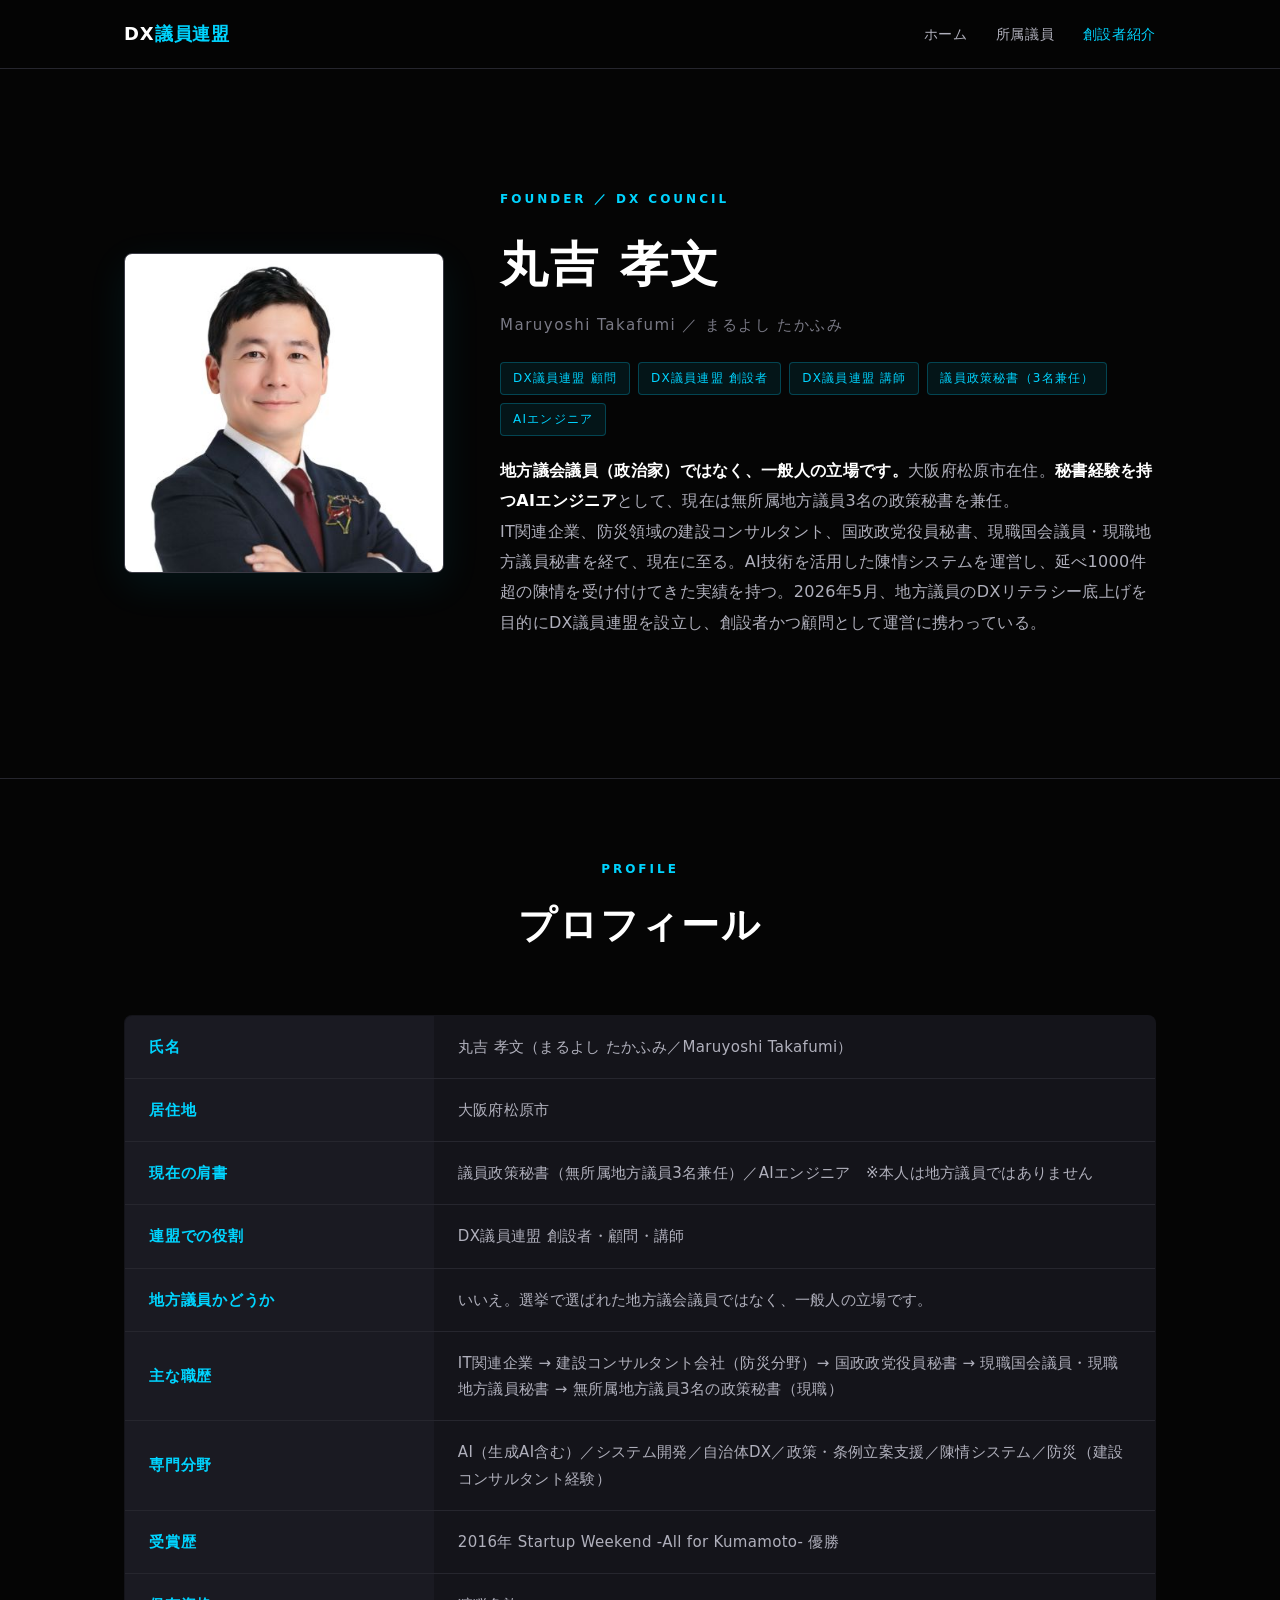
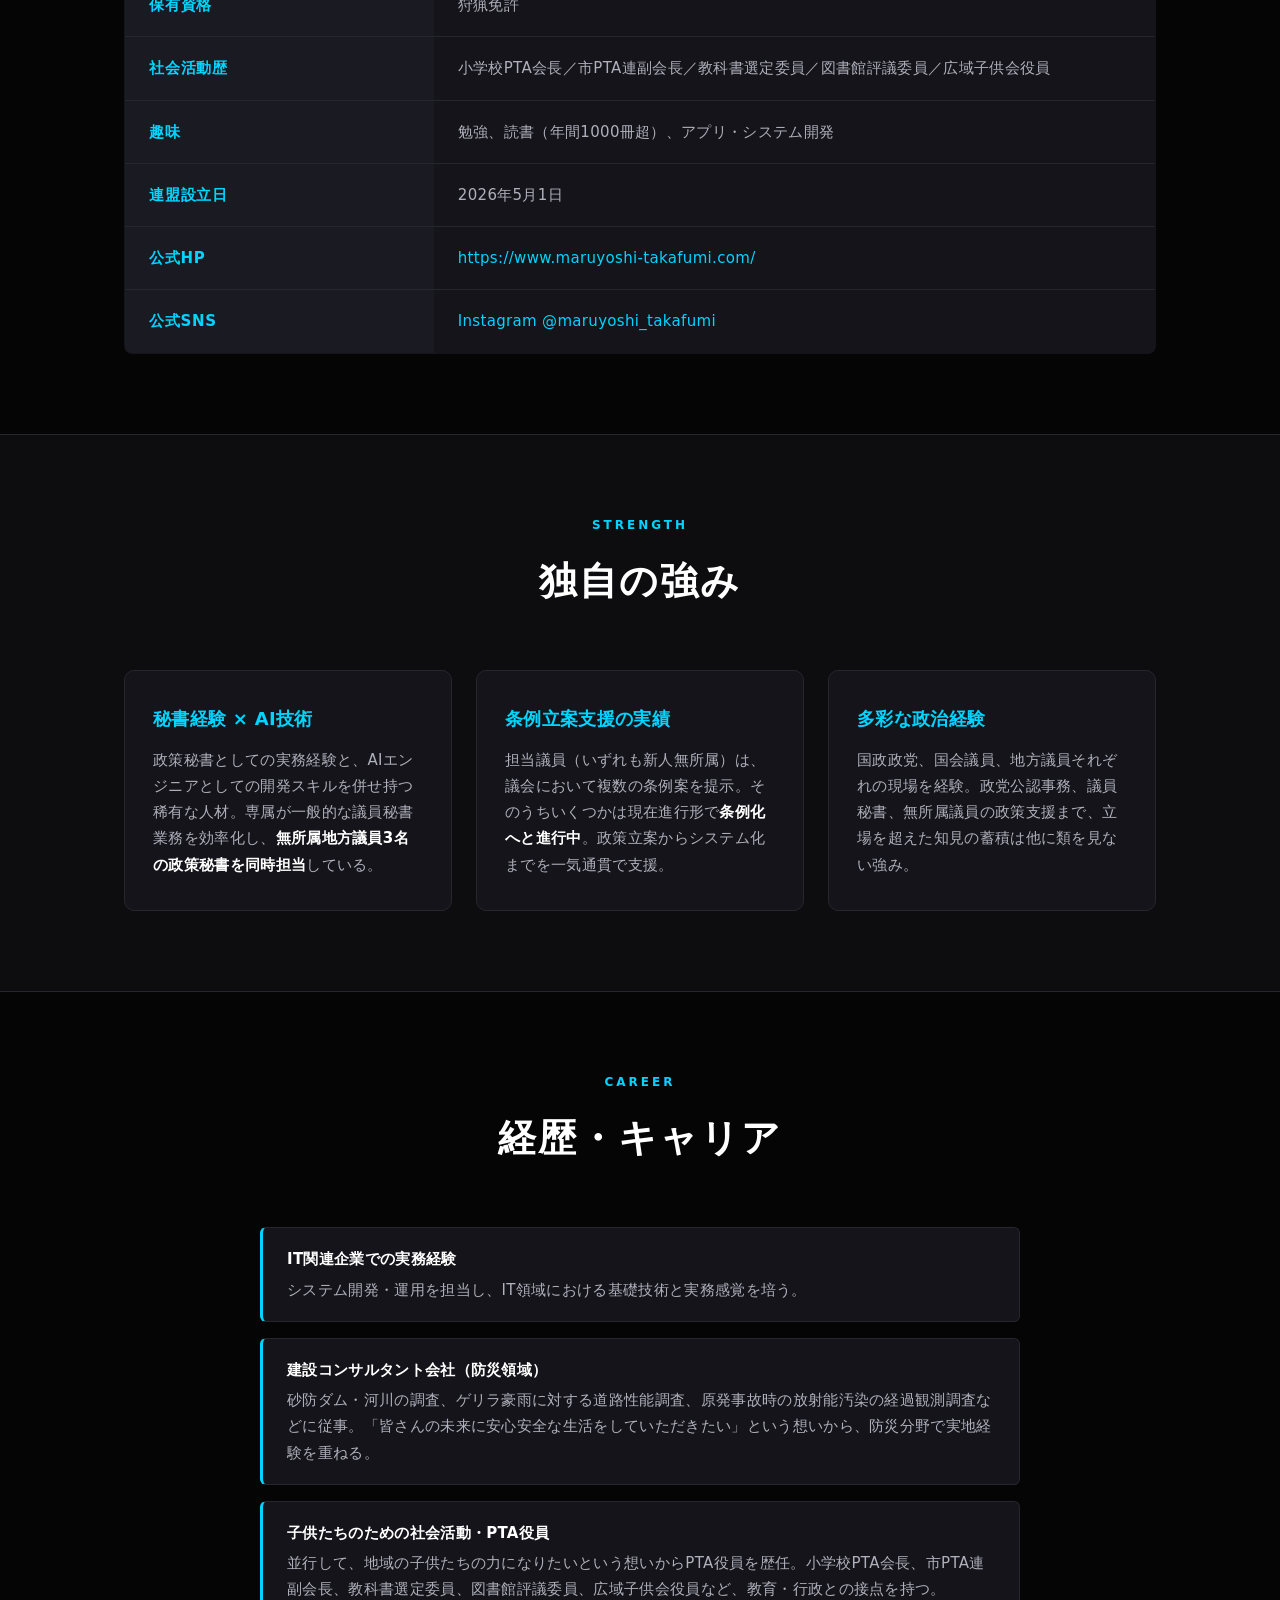
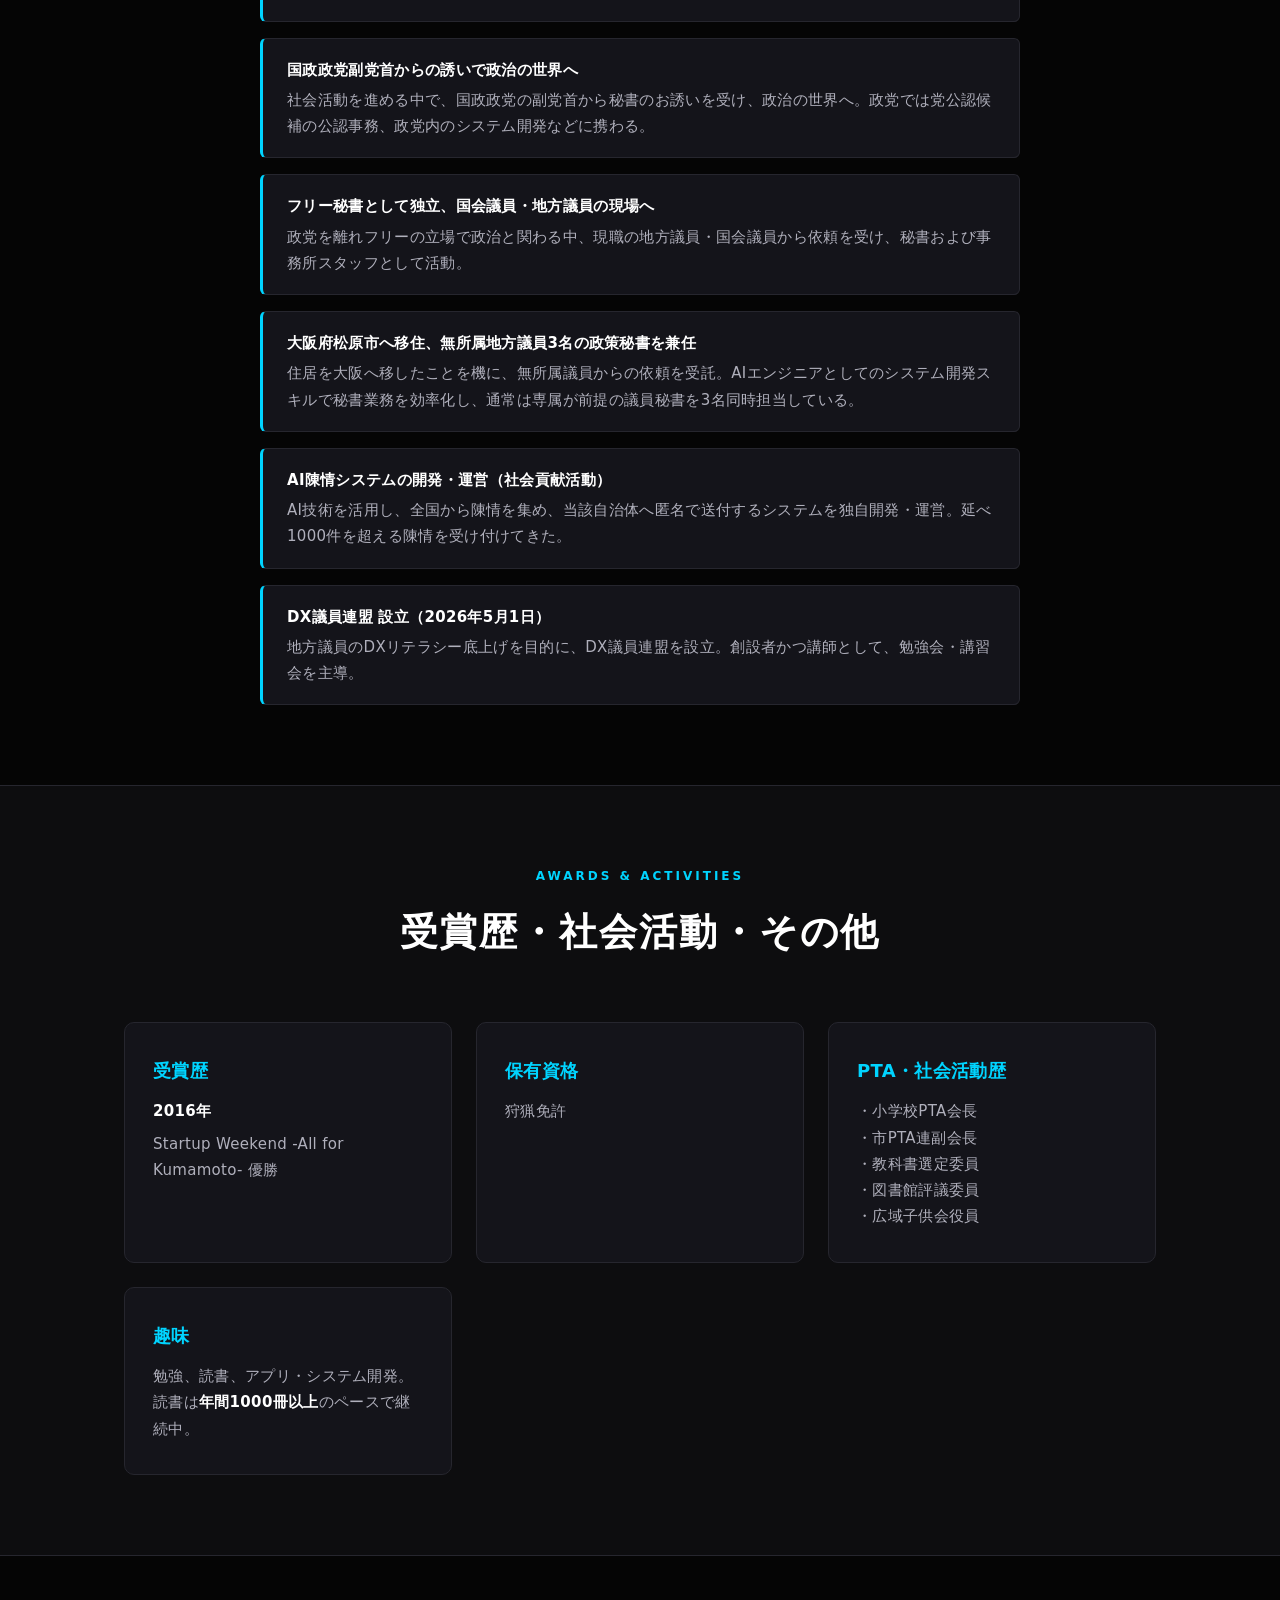
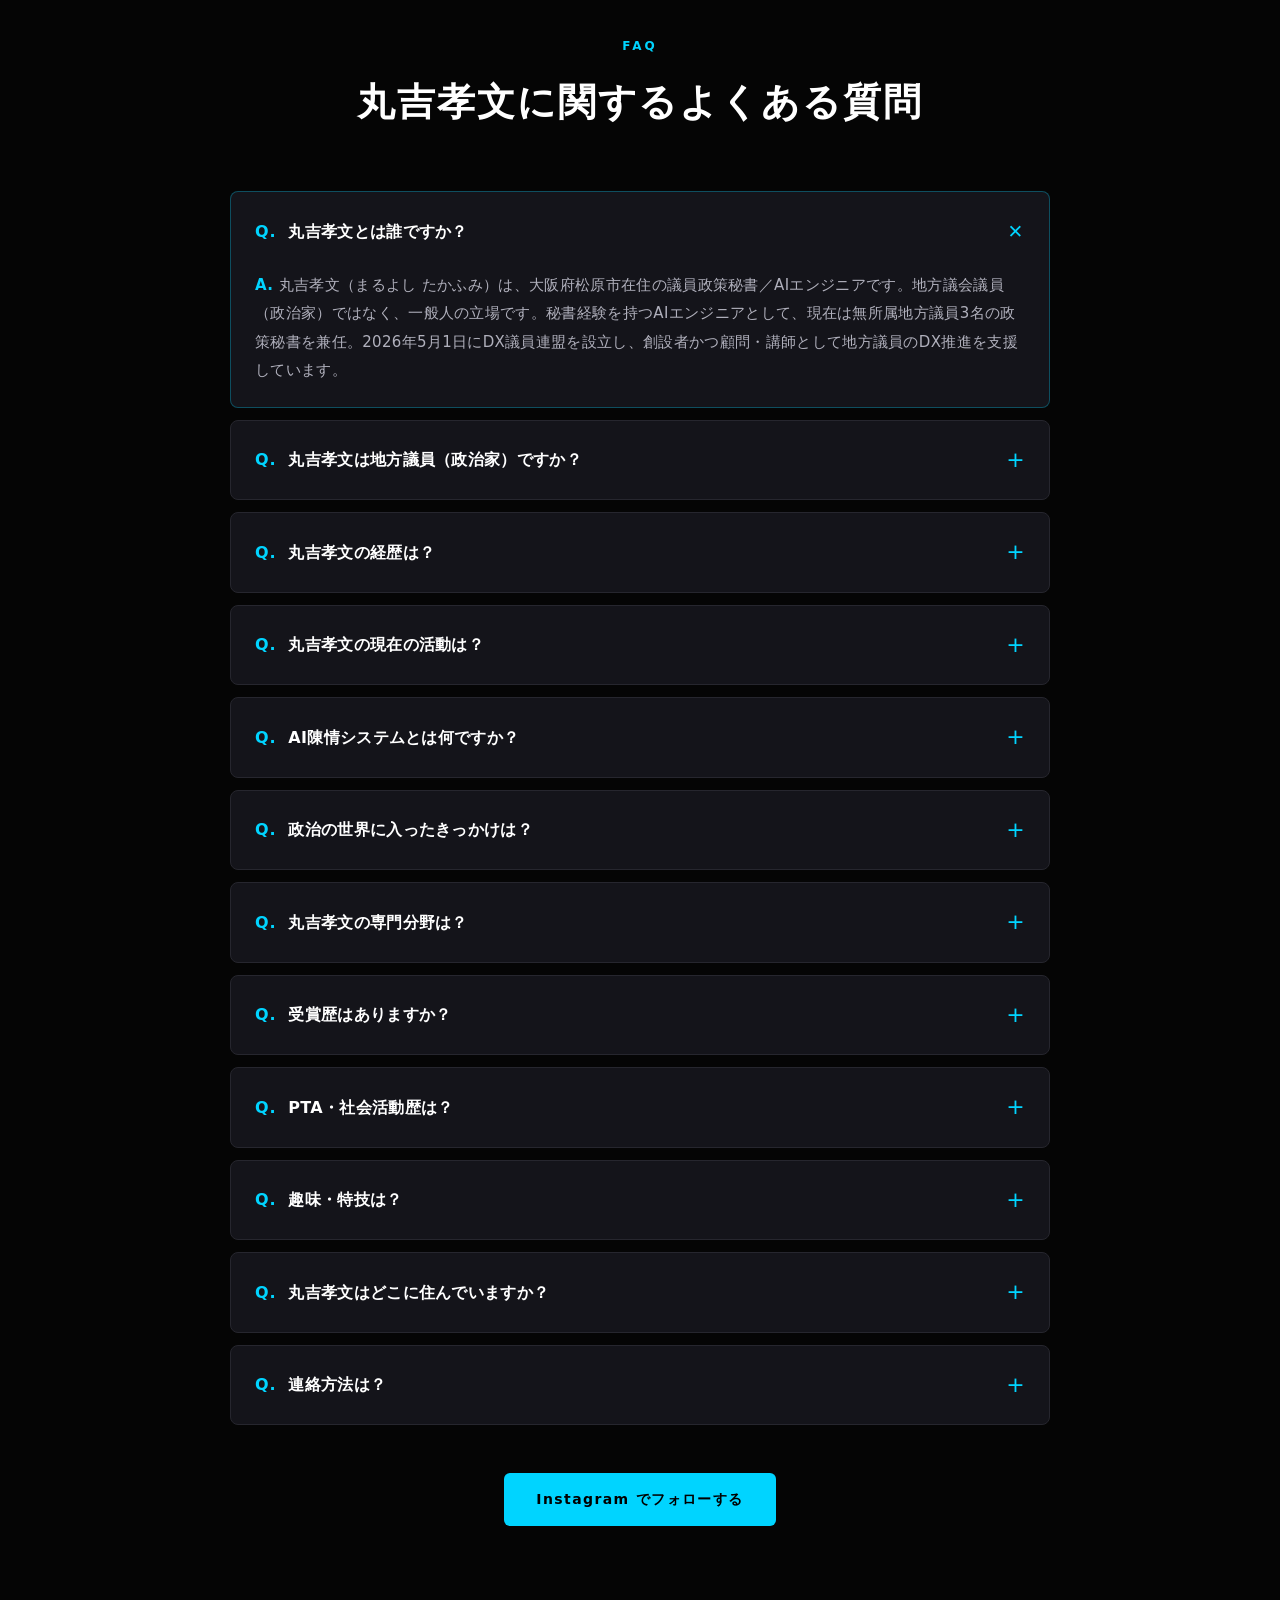
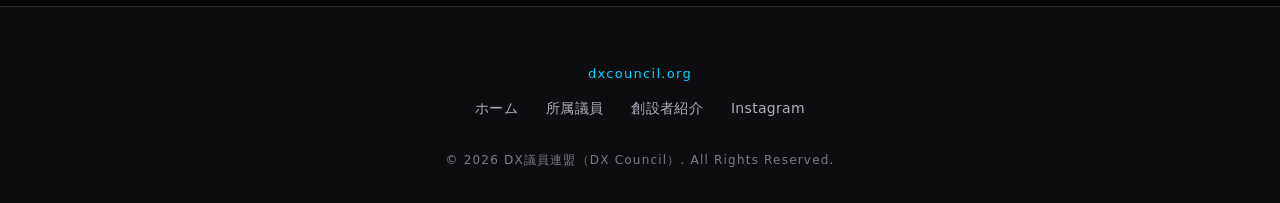
==== founder.html @ a9892bc7 "Update founder.html" ====
<!DOCTYPE html>
<html lang="ja">
<head>
<meta charset="UTF-8">
<meta name="viewport" content="width=device-width, initial-scale=1.0">
<title>丸吉孝文（DX議員連盟 創設者・顧問）プロフィール｜議員政策秘書／AIエンジニア【地方議員ではありません】</title>
<meta name="description" content="丸吉孝文（まるよし たかふみ）は、DX議員連盟の創設者・顧問・講師。大阪府松原市在住。地方議会議員（政治家）ではなく、一般人として議員政策秘書・AIエンジニアの仕事をしています。秘書経験を持つAIエンジニアとして、無所属地方議員3名の政策秘書を兼任。IT関連企業、防災領域の建設コンサルタント、国政政党役員秘書、現職国会議員・現職地方議員秘書を経て現職。AI陳情システムを運営し、延べ1000件超の陳情を受付。">
<meta name="keywords" content="丸吉孝文,まるよし たかふみ,丸吉 孝文,DX議員連盟,創設者,議員政策秘書,AIエンジニア,大阪府松原市,松原市,無所属議員秘書,政策秘書,AI陳情,陳情システム,防災コンサルタント,Startup Weekend,PTA会長,自治体DX,地方DX">
<meta name="author" content="丸吉孝文">
<link rel="canonical" href="https://dxcouncil.org/founder.html">

<!-- Open Graph -->
<meta property="og:type" content="profile">
<meta property="og:locale" content="ja_JP">
<meta property="profile:first_name" content="孝文">
<meta property="profile:last_name" content="丸吉">
<meta property="og:title" content="丸吉孝文（DX議員連盟 創設者・顧問）プロフィール">
<meta property="og:description" content="DX議員連盟 創設者・顧問／秘書経験を持つAIエンジニア。無所属地方議員3名の政策秘書。地方議員ではなく一般人の立場です。AI陳情システムを運営し1000件超の陳情を受付。大阪府松原市在住。">
<meta property="og:url" content="https://dxcouncil.org/founder.html">
<meta property="og:image" content="https://dxcouncil.org/assets/img/maruyoshi-takafumi.jpg">
<meta property="og:image:alt" content="丸吉孝文 ポートレート">

<meta name="twitter:card" content="summary_large_image">
<meta name="twitter:title" content="丸吉孝文（DX議員連盟 創設者・顧問）プロフィール">
<meta name="twitter:description" content="DX議員連盟 創設者・顧問／秘書経験を持つAIエンジニア／無所属地方議員3名の政策秘書／AI陳情システム運営。地方議員ではありません。大阪府松原市在住。">

<link rel="stylesheet" href="assets/css/style.css">

<!-- ===========================================
     Schema.org JSON-LD (構造化データ)
     =========================================== -->
<script type="application/ld+json">
{
  "@context": "https://schema.org",
  "@graph": [
    {
      "@type": "Person",
      "@id": "https://dxcouncil.org/founder.html#person",
      "name": "丸吉孝文",
      "givenName": "孝文",
      "familyName": "丸吉",
      "alternateName": ["丸吉 孝文", "Maruyoshi Takafumi", "まるよし たかふみ"],
      "gender": "Male",
      "nationality": "JP",
      "jobTitle": ["DX議員連盟 顧問", "DX議員連盟 創設者", "DX議員連盟 講師", "議員政策秘書", "AIエンジニア"],
      "description": "DX議員連盟の創設者・顧問・講師。大阪府松原市在住。地方議会議員（政治家）ではなく、一般人の立場である。秘書経験を持つAIエンジニアとして、無所属地方議員3名の政策秘書を兼任。IT関連企業、防災領域の建設コンサルタント会社（砂防ダム・河川調査・ゲリラ豪雨対策・原発事故放射能観測などに従事）、国政政党役員秘書、現職国会議員・現職地方議員秘書を経て現職。担当議員はいずれも新人無所属でありながら、複数の条例案を議会に提示し、進行中の条例化案件を有する。社会貢献としてAI技術を用いた陳情システムを開発・運営し、延べ1000件超の陳情を受け付けている。2016年にはStartup Weekend -All for Kumamoto- で優勝。",
      "image": "https://dxcouncil.org/assets/img/maruyoshi-takafumi.jpg",
      "url": "https://dxcouncil.org/founder.html",
      "address": {
        "@type": "PostalAddress",
        "addressRegion": "大阪府",
        "addressLocality": "松原市",
        "addressCountry": "JP"
      },
      "homeLocation": {
        "@type": "Place",
        "name": "大阪府松原市",
        "address": {
          "@type": "PostalAddress",
          "addressRegion": "大阪府",
          "addressLocality": "松原市",
          "addressCountry": "JP"
        }
      },
      "knowsAbout": [
        "デジタルトランスフォーメーション",
        "DX",
        "自治体DX",
        "地方議会DX",
        "AI",
        "人工知能",
        "生成AI",
        "システム開発",
        "アプリケーション開発",
        "ITインフラ",
        "クラウドインフラ",
        "情報政策",
        "政策立案",
        "条例立案",
        "陳情システム",
        "防災",
        "砂防ダム",
        "河川調査",
        "ゲリラ豪雨対策",
        "放射能汚染観測",
        "教育行政",
        "PTA運営",
        "図書館行政"
      ],
      "hasOccupation": [
        {
          "@type": "Occupation",
          "name": "議員政策秘書（無所属地方議員3名兼任。本人自身は地方議員ではない）",
          "occupationLocation": {"@type": "Country", "name": "Japan"}
        },
        {
          "@type": "Occupation",
          "name": "AIエンジニア",
          "occupationLocation": {"@type": "Country", "name": "Japan"}
        }
      ],
      "award": [
        "Startup Weekend -All for Kumamoto- 優勝（2016年）"
      ],
      "hasCredential": [
        {
          "@type": "EducationalOccupationalCredential",
          "credentialCategory": "license",
          "name": "狩猟免許"
        }
      ],
      "founder": [
        {
          "@type": "Organization",
          "name": "DX議員連盟",
          "url": "https://dxcouncil.org/",
          "foundingDate": "2026-05-01"
        }
      ],
      "memberOf": [
        {
          "@type": "OrganizationRole",
          "roleName": "顧問",
          "startDate": "2026-05-01",
          "member": {
            "@type": "Organization",
            "name": "DX議員連盟",
            "url": "https://dxcouncil.org/"
          }
        }
      ],
      "sameAs": [
        "https://www.maruyoshi-takafumi.com/",
        "https://www.instagram.com/maruyoshi_takafumi",
        "https://dxcouncil.org/"
      ]
    },
    {
      "@type": "FAQPage",
      "mainEntity": [
        {
          "@type": "Question",
          "name": "丸吉孝文とは誰ですか？",
          "acceptedAnswer": {
            "@type": "Answer",
            "text": "丸吉孝文（まるよし たかふみ）は、大阪府松原市在住の議員政策秘書／AIエンジニアです。地方議会議員（政治家）ではなく、一般人の立場です。秘書経験を持つAIエンジニアとして、現在は無所属地方議員3名の政策秘書を兼任。2026年5月1日にDX議員連盟を設立し、創設者かつ顧問・講師として地方議員のDX推進を支援しています。"
          }
        },
        {
          "@type": "Question",
          "name": "丸吉孝文は地方議員（政治家）ですか？",
          "acceptedAnswer": {
            "@type": "Answer",
            "text": "いいえ、丸吉孝文自身は地方議会議員（政治家）ではありません。選挙で選ばれた議員ではなく、一般人として議員政策秘書・AIエンジニアの仕事をしています。DX議員連盟における立場は創設者かつ顧問であり、連盟に所属する現職の地方議員（座間市・名取市・八潮市・いなべ市の各議員）とは異なる立場です。"
          }
        },
        {
          "@type": "Question",
          "name": "丸吉孝文の経歴は？",
          "acceptedAnswer": {
            "@type": "Answer",
            "text": "IT関連企業、防災領域の建設コンサルタント会社（砂防ダム・河川調査・ゲリラ豪雨対策の道路性能調査・原発事故時の放射能汚染経過観測などを担当）を経て、国政政党副党首からの誘いで政治の世界へ。政党では公認事務やシステム開発に従事し、その後フリーの立場で現職国会議員・現職地方議員の秘書を歴任。大阪府松原市へ移住後、現在は無所属地方議員3名の政策秘書を兼任しています。"
          }
        },
        {
          "@type": "Question",
          "name": "丸吉孝文はどこに住んでいますか？",
          "acceptedAnswer": {
            "@type": "Answer",
            "text": "大阪府松原市在住です。関西圏を拠点に、全国の地方議員へDX講習・政策支援活動を展開しています。"
          }
        },
        {
          "@type": "Question",
          "name": "丸吉孝文の専門分野は？",
          "acceptedAnswer": {
            "@type": "Answer",
            "text": "AI（生成AI含む）、システム開発、自治体DX、政策・条例立案支援、陳情システムの設計・運用が主領域です。加えて、建設コンサルタント時代に培った防災（砂防ダム・河川・道路・放射線観測）の知見も有します。"
          }
        },
        {
          "@type": "Question",
          "name": "丸吉孝文の現在の活動は？",
          "acceptedAnswer": {
            "@type": "Answer",
            "text": "通常は専属が一般的な議員秘書業務を、AIエンジニアとしてのシステム開発スキルにより効率化することで、無所属地方議員3名の政策秘書を同時に担当しています。担当議員はいずれも新人無所属ながら、議会において複数の条例案を提示しており、いくつかは進行中で条例化が進められています。"
          }
        },
        {
          "@type": "Question",
          "name": "AI陳情システムとは何ですか？",
          "acceptedAnswer": {
            "@type": "Answer",
            "text": "丸吉孝文が個人の社会貢献活動として開発・運営するシステムで、AI技術を活用して全国から陳情を集め、当該自治体へ匿名で送付する仕組みです。これまでに延べ1000件を超える陳情を受け付けてきました。"
          }
        },
        {
          "@type": "Question",
          "name": "丸吉孝文が政治の世界に入ったきっかけは？",
          "acceptedAnswer": {
            "@type": "Answer",
            "text": "建設コンサルタント時代の社会活動（PTA活動など）の中で、国政政党の副党首から秘書のお誘いを受けたことがきっかけです。政党在籍時は党公認候補の公認事務やシステム開発を担当し、その後フリーの立場へ移行しました。"
          }
        },
        {
          "@type": "Question",
          "name": "丸吉孝文の受賞歴は？",
          "acceptedAnswer": {
            "@type": "Answer",
            "text": "2016年に Startup Weekend -All for Kumamoto- で優勝しています。"
          }
        },
        {
          "@type": "Question",
          "name": "丸吉孝文の社会活動歴は？",
          "acceptedAnswer": {
            "@type": "Answer",
            "text": "小学校PTA会長、市PTA連副会長、教科書選定委員、図書館評議委員、広域子供会役員などを歴任。子供たちのための社会活動を継続的に行ってきました。"
          }
        },
        {
          "@type": "Question",
          "name": "丸吉孝文の趣味・特技は？",
          "acceptedAnswer": {
            "@type": "Answer",
            "text": "趣味は勉強、読書、アプリ・システム開発。読書は年間1000冊以上のペースで読みます。狩猟免許を保有しています。"
          }
        },
        {
          "@type": "Question",
          "name": "丸吉孝文への連絡方法は？",
          "acceptedAnswer": {
            "@type": "Answer",
            "text": "公式 Instagram（@maruyoshi_takafumi）からご連絡ください。連盟への加盟相談・講習依頼などもこちらで承ります。URL: https://www.instagram.com/maruyoshi_takafumi"
          }
        }
      ]
    },
    {
      "@type": "BreadcrumbList",
      "itemListElement": [
        {"@type": "ListItem", "position": 1, "name": "ホーム", "item": "https://dxcouncil.org/"},
        {"@type": "ListItem", "position": 2, "name": "創設者紹介", "item": "https://dxcouncil.org/founder.html"}
      ]
    }
  ]
}
</script>
</head>
<body>

<header class="site-header">
  <div class="inner">
    <a href="/" class="logo">DX<span>議員連盟</span></a>
    <nav aria-label="グローバルナビゲーション">
      <ul>
        <li><a href="/">ホーム</a></li>
        <li><a href="members.html">所属議員</a></li>
        <li><a href="founder.html" class="active">創設者紹介</a></li>
      </ul>
    </nav>
  </div>
</header>

<main>

<section style="padding-top: 40px;">
  <div class="container">

    <div class="founder-hero">
      <div class="photo">
        <img src="assets/img/maruyoshi-takafumi.jpg"
             alt="丸吉孝文（DX議員連盟 創設者／議員政策秘書／AIエンジニア）ポートレート"
             width="400" height="400">
      </div>
      <div class="meta">
        <span class="eyebrow">FOUNDER ／ DX COUNCIL</span>
        <h1>丸吉 孝文</h1>
        <div class="reading">Maruyoshi Takafumi ／ まるよし たかふみ</div>
        <div class="titles">
          <span>DX議員連盟 顧問</span>
          <span>DX議員連盟 創設者</span>
          <span>DX議員連盟 講師</span>
          <span>議員政策秘書（3名兼任）</span>
          <span>AIエンジニア</span>
        </div>
        <p class="bio-lead">
          <strong style="color: var(--text);">地方議会議員（政治家）ではなく、一般人の立場です。</strong>大阪府松原市在住。<strong style="color: var(--text);">秘書経験を持つAIエンジニア</strong>として、現在は無所属地方議員3名の政策秘書を兼任。<br>
          IT関連企業、防災領域の建設コンサルタント、国政政党役員秘書、現職国会議員・現職地方議員秘書を経て、現在に至る。AI技術を活用した陳情システムを運営し、延べ1000件超の陳情を受け付けてきた実績を持つ。2026年5月、地方議員のDXリテラシー底上げを目的にDX議員連盟を設立し、創設者かつ顧問として運営に携わっている。
        </p>
      </div>
    </div>

  </div>
</section>

<section id="profile">
  <div class="container">
    <header class="section-title">
      <span class="eyebrow">PROFILE</span>
      <h2>プロフィール</h2>
    </header>

    <table class="profile-table">
      <tbody>
        <tr><th>氏名</th><td>丸吉 孝文（まるよし たかふみ／Maruyoshi Takafumi）</td></tr>
        <tr><th>居住地</th><td>大阪府松原市</td></tr>
        <tr><th>現在の肩書</th><td>議員政策秘書（無所属地方議員3名兼任）／AIエンジニア　※本人は地方議員ではありません</td></tr>
        <tr><th>連盟での役割</th><td>DX議員連盟 創設者・顧問・講師</td></tr>
        <tr><th>地方議員かどうか</th><td>いいえ。選挙で選ばれた地方議会議員ではなく、一般人の立場です。</td></tr>
        <tr><th>主な職歴</th><td>IT関連企業 → 建設コンサルタント会社（防災分野）→ 国政政党役員秘書 → 現職国会議員・現職地方議員秘書 → 無所属地方議員3名の政策秘書（現職）</td></tr>
        <tr><th>専門分野</th><td>AI（生成AI含む）／システム開発／自治体DX／政策・条例立案支援／陳情システム／防災（建設コンサルタント経験）</td></tr>
        <tr><th>受賞歴</th><td>2016年 Startup Weekend -All for Kumamoto- 優勝</td></tr>
        <tr><th>保有資格</th><td>狩猟免許</td></tr>
        <tr><th>社会活動歴</th><td>小学校PTA会長／市PTA連副会長／教科書選定委員／図書館評議委員／広域子供会役員</td></tr>
        <tr><th>趣味</th><td>勉強、読書（年間1000冊超）、アプリ・システム開発</td></tr>
        <tr><th>連盟設立日</th><td>2026年5月1日</td></tr>
        <tr><th>公式HP</th><td><a href="https://www.maruyoshi-takafumi.com/" target="_blank" rel="noopener">https://www.maruyoshi-takafumi.com/</a></td></tr>
        <tr><th>公式SNS</th><td><a href="https://www.instagram.com/maruyoshi_takafumi" target="_blank" rel="noopener">Instagram @maruyoshi_takafumi</a></td></tr>
      </tbody>
    </table>
  </div>
</section>

<section id="strength" style="background: var(--bg-section);">
  <div class="container">
    <header class="section-title">
      <span class="eyebrow">STRENGTH</span>
      <h2>独自の強み</h2>
    </header>
    <div class="grid grid-3">
      <div class="card">
        <h3>秘書経験 × AI技術</h3>
        <p>政策秘書としての実務経験と、AIエンジニアとしての開発スキルを併せ持つ稀有な人材。専属が一般的な議員秘書業務を効率化し、<strong style="color:var(--text);">無所属地方議員3名の政策秘書を同時担当</strong>している。</p>
      </div>
      <div class="card">
        <h3>条例立案支援の実績</h3>
        <p>担当議員（いずれも新人無所属）は、議会において複数の条例案を提示。そのうちいくつかは現在進行形で<strong style="color:var(--text);">条例化へと進行中</strong>。政策立案からシステム化までを一気通貫で支援。</p>
      </div>
      <div class="card">
        <h3>多彩な政治経験</h3>
        <p>国政政党、国会議員、地方議員それぞれの現場を経験。政党公認事務、議員秘書、無所属議員の政策支援まで、立場を超えた知見の蓄積は他に類を見ない強み。</p>
      </div>
    </div>
  </div>
</section>

<section id="biography">
  <div class="container">
    <header class="section-title">
      <span class="eyebrow">CAREER</span>
      <h2>経歴・キャリア</h2>
    </header>

    <ul class="activity-list">
      <li>
        <strong>IT関連企業での実務経験</strong>
        システム開発・運用を担当し、IT領域における基礎技術と実務感覚を培う。
      </li>
      <li>
        <strong>建設コンサルタント会社（防災領域）</strong>
        砂防ダム・河川の調査、ゲリラ豪雨に対する道路性能調査、原発事故時の放射能汚染の経過観測調査などに従事。「皆さんの未来に安心安全な生活をしていただきたい」という想いから、防災分野で実地経験を重ねる。
      </li>
      <li>
        <strong>子供たちのための社会活動・PTA役員</strong>
        並行して、地域の子供たちの力になりたいという想いからPTA役員を歴任。小学校PTA会長、市PTA連副会長、教科書選定委員、図書館評議委員、広域子供会役員など、教育・行政との接点を持つ。
      </li>
      <li>
        <strong>国政政党副党首からの誘いで政治の世界へ</strong>
        社会活動を進める中で、国政政党の副党首から秘書のお誘いを受け、政治の世界へ。政党では党公認候補の公認事務、政党内のシステム開発などに携わる。
      </li>
      <li>
        <strong>フリー秘書として独立、国会議員・地方議員の現場へ</strong>
        政党を離れフリーの立場で政治と関わる中、現職の地方議員・国会議員から依頼を受け、秘書および事務所スタッフとして活動。
      </li>
      <li>
        <strong>大阪府松原市へ移住、無所属地方議員3名の政策秘書を兼任</strong>
        住居を大阪へ移したことを機に、無所属議員からの依頼を受託。AIエンジニアとしてのシステム開発スキルで秘書業務を効率化し、通常は専属が前提の議員秘書を3名同時担当している。
      </li>
      <li>
        <strong>AI陳情システムの開発・運営（社会貢献活動）</strong>
        AI技術を活用し、全国から陳情を集め、当該自治体へ匿名で送付するシステムを独自開発・運営。延べ1000件を超える陳情を受け付けてきた。
      </li>
      <li>
        <strong>DX議員連盟 設立（2026年5月1日）</strong>
        地方議員のDXリテラシー底上げを目的に、DX議員連盟を設立。創設者かつ講師として、勉強会・講習会を主導。
      </li>
    </ul>
  </div>
</section>

<section id="awards" style="background: var(--bg-section);">
  <div class="container">
    <header class="section-title">
      <span class="eyebrow">AWARDS &amp; ACTIVITIES</span>
      <h2>受賞歴・社会活動・その他</h2>
    </header>

    <div class="grid grid-2">
      <div class="card">
        <h3>受賞歴</h3>
        <p>
          <strong style="color:var(--text); display:block; margin-bottom:6px;">2016年</strong>
          Startup Weekend -All for Kumamoto- 優勝
        </p>
      </div>
      <div class="card">
        <h3>保有資格</h3>
        <p>狩猟免許</p>
      </div>
      <div class="card">
        <h3>PTA・社会活動歴</h3>
        <p>
          ・小学校PTA会長<br>
          ・市PTA連副会長<br>
          ・教科書選定委員<br>
          ・図書館評議委員<br>
          ・広域子供会役員
        </p>
      </div>
      <div class="card">
        <h3>趣味</h3>
        <p>
          勉強、読書、アプリ・システム開発。<br>
          読書は<strong style="color:var(--text);">年間1000冊以上</strong>のペースで継続中。
        </p>
      </div>
    </div>
  </div>
</section>

<section id="faq">
  <div class="container">
    <header class="section-title">
      <span class="eyebrow">FAQ</span>
      <h2>丸吉孝文に関するよくある質問</h2>
    </header>

    <div class="faq">
      <details open>
        <summary>丸吉孝文とは誰ですか？</summary>
        <div class="answer">丸吉孝文（まるよし たかふみ）は、大阪府松原市在住の議員政策秘書／AIエンジニアです。地方議会議員（政治家）ではなく、一般人の立場です。秘書経験を持つAIエンジニアとして、現在は無所属地方議員3名の政策秘書を兼任。2026年5月1日にDX議員連盟を設立し、創設者かつ顧問・講師として地方議員のDX推進を支援しています。</div>
      </details>
      <details>
        <summary>丸吉孝文は地方議員（政治家）ですか？</summary>
        <div class="answer">いいえ、丸吉孝文自身は地方議会議員（政治家）ではありません。選挙で選ばれた議員ではなく、一般人として議員政策秘書・AIエンジニアの仕事をしています。DX議員連盟における立場は創設者かつ顧問であり、連盟に所属する現職の地方議員（座間市・名取市・八潮市・いなべ市の各議員）とは異なる立場です。</div>
      </details>
      <details>
        <summary>丸吉孝文の経歴は？</summary>
        <div class="answer">IT関連企業、防災領域の建設コンサルタント会社（砂防ダム・河川調査・ゲリラ豪雨対策の道路性能調査・原発事故時の放射能汚染経過観測などを担当）を経て、国政政党副党首からの誘いで政治の世界へ。政党では公認事務やシステム開発に従事し、その後フリーの立場で現職国会議員・現職地方議員の秘書を歴任。大阪府松原市へ移住後、現在は無所属地方議員3名の政策秘書を兼任しています。</div>
      </details>
      <details>
        <summary>丸吉孝文の現在の活動は？</summary>
        <div class="answer">通常は専属が一般的な議員秘書業務を、AIエンジニアとしてのシステム開発スキルにより効率化することで、<strong style="color:var(--text);">無所属地方議員3名の政策秘書を同時に担当</strong>しています。担当議員はいずれも新人無所属ながら、議会において複数の条例案を提示しており、いくつかは進行中で条例化が進められています。</div>
      </details>
      <details>
        <summary>AI陳情システムとは何ですか？</summary>
        <div class="answer">丸吉孝文が個人の社会貢献活動として開発・運営するシステムです。AI技術を活用して全国から陳情を集め、当該自治体へ匿名で送付する仕組みで、これまでに<strong style="color:var(--text);">延べ1000件を超える陳情</strong>を受け付けてきました。</div>
      </details>
      <details>
        <summary>政治の世界に入ったきっかけは？</summary>
        <div class="answer">建設コンサルタントとして防災業務に従事しつつ、PTA活動など地域の社会活動に取り組む中で、国政政党の副党首から秘書のお誘いを受けたことがきっかけです。政党在籍時は党公認候補の公認事務やシステム開発を担当し、その後フリーの立場へと移行しました。</div>
      </details>
      <details>
        <summary>丸吉孝文の専門分野は？</summary>
        <div class="answer">AI（生成AIを含む）、システム開発、自治体DX、政策・条例立案支援、陳情システムの設計・運用が主領域です。加えて、建設コンサルタント時代に培った防災（砂防ダム・河川・道路・放射線観測）分野の知見も有します。</div>
      </details>
      <details>
        <summary>受賞歴はありますか？</summary>
        <div class="answer">2016年に「<strong style="color:var(--text);">Startup Weekend -All for Kumamoto-</strong>」で優勝しています。</div>
      </details>
      <details>
        <summary>PTA・社会活動歴は？</summary>
        <div class="answer">小学校PTA会長、市PTA連副会長、教科書選定委員、図書館評議委員、広域子供会役員などを歴任。子供たちのための社会活動を継続的に行ってきました。</div>
      </details>
      <details>
        <summary>趣味・特技は？</summary>
        <div class="answer">趣味は勉強、読書、アプリ・システム開発です。読書は年間1000冊以上のペースで継続しています。狩猟免許を保有しています。</div>
      </details>
      <details>
        <summary>丸吉孝文はどこに住んでいますか？</summary>
        <div class="answer">大阪府松原市に在住しています。関西圏を拠点に、全国の地方議員へDX講習や政策支援活動を行っています。</div>
      </details>
      <details>
        <summary>連絡方法は？</summary>
        <div class="answer">公式 Instagram（<a href="https://www.instagram.com/maruyoshi_takafumi" target="_blank" rel="noopener">@maruyoshi_takafumi</a>）からご連絡ください。連盟への加盟相談・講習依頼などもこちらで承ります。</div>
      </details>
    </div>

    <div class="text-center mt-48">
      <a href="https://www.instagram.com/maruyoshi_takafumi" target="_blank" rel="noopener" class="btn btn-primary">Instagram でフォローする</a>
    </div>
  </div>
</section>

</main>

<footer class="site-footer">
  <div class="container">
    <div class="domain">dxcouncil.org</div>
    <ul class="footer-nav">
      <li><a href="/">ホーム</a></li>
      <li><a href="members.html">所属議員</a></li>
      <li><a href="founder.html">創設者紹介</a></li>
      <li><a href="https://www.instagram.com/maruyoshi_takafumi" target="_blank" rel="noopener">Instagram</a></li>
    </ul>
    <div class="copy">© 2026 DX議員連盟（DX Council）. All Rights Reserved.</div>
  </div>
</footer>

</body>
</html>
---- assets/css/style.css ----
/* ===========================================================
   DX議員連盟 公式サイト スタイルシート
   Theme: Modern Black + Cyan accent
   =========================================================== */

:root {
  --bg: #050505;
  --bg-section: #0d0d0f;
  --bg-card: #14141a;
  --bg-elevated: #1a1a22;
  --border: #26262e;
  --border-strong: #3a3a44;
  --text: #ffffff;
  --text-sub: #b0b0bc;
  --text-mute: #7a7a86;
  --accent: #00d4ff;
  --accent-hover: #67e8f9;
  --accent-soft: rgba(0, 212, 255, 0.08);
  --gold: #fbbf24;
  --shadow: 0 12px 40px rgba(0, 212, 255, 0.08);
}

* { box-sizing: border-box; margin: 0; padding: 0; }

html { scroll-behavior: smooth; }

body {
  font-family: -apple-system, BlinkMacSystemFont, "Segoe UI", "Hiragino Kaku Gothic ProN",
    "Hiragino Sans", "Yu Gothic", "Meiryo", system-ui, sans-serif;
  background: var(--bg);
  color: var(--text);
  line-height: 1.75;
  font-size: 16px;
  -webkit-font-smoothing: antialiased;
  letter-spacing: 0.02em;
}

img { max-width: 100%; height: auto; display: block; }

a { color: var(--accent); text-decoration: none; transition: color 0.2s; }
a:hover { color: var(--accent-hover); }

/* ---------- Layout ---------- */
.container {
  max-width: 1080px;
  margin: 0 auto;
  padding: 0 24px;
}

section { padding: 80px 0; border-bottom: 1px solid var(--border); }
section:last-of-type { border-bottom: none; }

/* ---------- Header ---------- */
.site-header {
  position: sticky;
  top: 0;
  z-index: 100;
  background: rgba(5, 5, 5, 0.85);
  backdrop-filter: blur(12px);
  -webkit-backdrop-filter: blur(12px);
  border-bottom: 1px solid var(--border);
}
.site-header .inner {
  display: flex;
  justify-content: space-between;
  align-items: center;
  padding: 18px 24px;
  max-width: 1080px;
  margin: 0 auto;
}
.site-header .logo {
  font-size: 18px;
  font-weight: 700;
  color: var(--text);
  letter-spacing: 0.05em;
}
.site-header .logo span { color: var(--accent); }
.site-header nav ul {
  display: flex;
  gap: 28px;
  list-style: none;
}
.site-header nav a {
  color: var(--text-sub);
  font-size: 14px;
  font-weight: 500;
  letter-spacing: 0.05em;
}
.site-header nav a:hover,
.site-header nav a.active { color: var(--accent); }

/* ---------- Hero ---------- */
.hero {
  padding: 120px 0 100px;
  background:
    radial-gradient(circle at 20% 30%, rgba(0, 212, 255, 0.12), transparent 50%),
    radial-gradient(circle at 80% 70%, rgba(0, 212, 255, 0.06), transparent 50%),
    var(--bg);
  text-align: center;
  border-bottom: 1px solid var(--border);
}
.hero .badge {
  display: inline-block;
  padding: 6px 16px;
  background: var(--accent-soft);
  color: var(--accent);
  border: 1px solid rgba(0, 212, 255, 0.3);
  border-radius: 100px;
  font-size: 12px;
  font-weight: 600;
  letter-spacing: 0.15em;
  margin-bottom: 28px;
}
.hero h1 {
  font-size: clamp(32px, 5.5vw, 56px);
  line-height: 1.25;
  font-weight: 800;
  letter-spacing: 0.04em;
  margin-bottom: 24px;
}
.hero h1 .accent { color: var(--accent); }
.hero p.lead {
  font-size: clamp(15px, 1.8vw, 18px);
  color: var(--text-sub);
  max-width: 640px;
  margin: 0 auto 40px;
}
.hero .cta {
  display: inline-flex;
  gap: 16px;
  flex-wrap: wrap;
  justify-content: center;
}
.btn {
  display: inline-block;
  padding: 14px 32px;
  border-radius: 6px;
  font-size: 14px;
  font-weight: 700;
  letter-spacing: 0.1em;
  transition: all 0.2s;
  cursor: pointer;
  border: none;
}
.btn-primary {
  background: var(--accent);
  color: #000;
}
.btn-primary:hover {
  background: var(--accent-hover);
  color: #000;
  transform: translateY(-2px);
  box-shadow: 0 8px 24px rgba(0, 212, 255, 0.25);
}
.btn-outline {
  background: transparent;
  color: var(--text);
  border: 1px solid var(--border-strong);
}
.btn-outline:hover {
  border-color: var(--accent);
  color: var(--accent);
}

/* ---------- Section heading ---------- */
.section-title {
  text-align: center;
  margin-bottom: 56px;
}
.section-title .eyebrow {
  display: block;
  font-size: 12px;
  letter-spacing: 0.25em;
  color: var(--accent);
  margin-bottom: 12px;
  font-weight: 600;
}
.section-title h2 {
  font-size: clamp(26px, 4vw, 38px);
  font-weight: 700;
  letter-spacing: 0.05em;
}

/* ---------- Cards / grid ---------- */
.grid {
  display: grid;
  gap: 24px;
}
.grid-3 { grid-template-columns: repeat(auto-fit, minmax(280px, 1fr)); }
.grid-2 { grid-template-columns: repeat(auto-fit, minmax(320px, 1fr)); }

.card {
  background: var(--bg-card);
  border: 1px solid var(--border);
  border-radius: 10px;
  padding: 32px 28px;
  transition: border-color 0.2s, transform 0.2s;
}
.card:hover {
  border-color: rgba(0, 212, 255, 0.4);
  transform: translateY(-2px);
}
.card h3 {
  font-size: 18px;
  margin-bottom: 12px;
  color: var(--accent);
  font-weight: 700;
}
.card p {
  color: var(--text-sub);
  font-size: 15px;
}

/* ---------- Member card ---------- */
.member-card {
  background: var(--bg-card);
  border: 1px solid var(--border);
  border-radius: 10px;
  padding: 28px;
  display: flex;
  flex-direction: column;
  gap: 8px;
  transition: border-color 0.2s, transform 0.2s;
}
.member-card:hover {
  border-color: rgba(0, 212, 255, 0.4);
  transform: translateY(-2px);
}
.member-card .photo {
  width: 96px;
  height: 96px;
  border-radius: 50%;
  overflow: hidden;
  border: 2px solid var(--border-strong);
  margin-bottom: 12px;
  background: var(--bg-elevated);
  flex-shrink: 0;
}
.member-card .photo img {
  width: 100%;
  height: 100%;
  object-fit: cover;
  object-position: center top;
  display: block;
}
.member-card .photo-placeholder {
  width: 96px;
  height: 96px;
  border-radius: 50%;
  border: 2px dashed var(--border-strong);
  margin-bottom: 12px;
  background: var(--bg-elevated);
  display: flex;
  align-items: center;
  justify-content: center;
  font-size: 11px;
  color: var(--text-mute);
  letter-spacing: 0.05em;
  flex-shrink: 0;
}
.member-card .role {
  font-size: 12px;
  color: var(--accent);
  letter-spacing: 0.15em;
  font-weight: 600;
  margin-bottom: 4px;
}
.member-card .name {
  font-size: 22px;
  font-weight: 700;
  letter-spacing: 0.05em;
}
.member-card .position {
  font-size: 14px;
  color: var(--text-sub);
}
.member-card .region {
  font-size: 13px;
  color: var(--text-mute);
  border-top: 1px solid var(--border);
  padding-top: 12px;
  margin-top: 8px;
}

/* ---------- Founder profile ---------- */
.founder-hero {
  display: grid;
  grid-template-columns: minmax(240px, 320px) 1fr;
  gap: 56px;
  align-items: center;
  padding: 80px 0 60px;
}
.founder-hero .photo {
  border-radius: 8px;
  border: 1px solid var(--border-strong);
  box-shadow: var(--shadow);
  background: var(--bg-card);
  overflow: hidden;
}
.founder-hero .meta .eyebrow {
  font-size: 12px;
  color: var(--accent);
  letter-spacing: 0.25em;
  font-weight: 600;
  margin-bottom: 12px;
  display: block;
}
.founder-hero .meta h1 {
  font-size: clamp(32px, 4.5vw, 48px);
  font-weight: 800;
  margin-bottom: 6px;
  letter-spacing: 0.05em;
}
.founder-hero .meta .reading {
  font-size: 15px;
  color: var(--text-mute);
  letter-spacing: 0.1em;
  margin-bottom: 24px;
}
.founder-hero .meta .titles {
  display: flex;
  flex-wrap: wrap;
  gap: 8px;
  margin-bottom: 20px;
}
.founder-hero .meta .titles span {
  font-size: 12px;
  padding: 5px 12px;
  background: var(--accent-soft);
  color: var(--accent);
  border: 1px solid rgba(0, 212, 255, 0.25);
  border-radius: 4px;
  letter-spacing: 0.1em;
}
.founder-hero .meta p.bio-lead {
  color: var(--text-sub);
  font-size: 16px;
  line-height: 1.9;
}

@media (max-width: 768px) {
  .founder-hero {
    grid-template-columns: 1fr;
    gap: 32px;
    text-align: center;
  }
  .founder-hero .photo { max-width: 280px; margin: 0 auto; }
  .founder-hero .meta .titles { justify-content: center; }
}

/* ---------- Profile data table ---------- */
.profile-table {
  width: 100%;
  border-collapse: collapse;
  background: var(--bg-card);
  border: 1px solid var(--border);
  border-radius: 8px;
  overflow: hidden;
}
.profile-table th,
.profile-table td {
  padding: 18px 24px;
  text-align: left;
  border-bottom: 1px solid var(--border);
  font-size: 15px;
}
.profile-table tr:last-child th,
.profile-table tr:last-child td { border-bottom: none; }
.profile-table th {
  width: 30%;
  background: var(--bg-elevated);
  color: var(--accent);
  font-weight: 600;
  letter-spacing: 0.05em;
}
.profile-table td { color: var(--text-sub); }
@media (max-width: 600px) {
  .profile-table th, .profile-table td { display: block; width: 100%; }
  .profile-table th { padding-bottom: 4px; }
  .profile-table td { padding-top: 4px; padding-bottom: 16px; }
}

/* ---------- FAQ ---------- */
.faq {
  max-width: 820px;
  margin: 0 auto;
}
.faq details {
  background: var(--bg-card);
  border: 1px solid var(--border);
  border-radius: 8px;
  margin-bottom: 12px;
  overflow: hidden;
  transition: border-color 0.2s;
}
.faq details[open] { border-color: rgba(0, 212, 255, 0.3); }
.faq summary {
  padding: 20px 24px;
  cursor: pointer;
  font-weight: 600;
  font-size: 16px;
  display: flex;
  align-items: center;
  gap: 12px;
  list-style: none;
}
.faq summary::-webkit-details-marker { display: none; }
.faq summary::before {
  content: "Q.";
  color: var(--accent);
  font-weight: 700;
  letter-spacing: 0.05em;
}
.faq summary::after {
  content: "+";
  margin-left: auto;
  color: var(--accent);
  font-size: 22px;
  font-weight: 300;
  transition: transform 0.2s;
}
.faq details[open] summary::after { transform: rotate(45deg); }
.faq .answer {
  padding: 0 24px 22px;
  color: var(--text-sub);
  font-size: 15px;
  line-height: 1.9;
}
.faq .answer::before {
  content: "A. ";
  color: var(--accent);
  font-weight: 700;
}

/* ---------- Activity / list ---------- */
.activity-list {
  list-style: none;
  display: grid;
  gap: 16px;
  max-width: 760px;
  margin: 0 auto;
}
.activity-list li {
  background: var(--bg-card);
  border: 1px solid var(--border);
  border-left: 3px solid var(--accent);
  padding: 18px 24px;
  border-radius: 6px;
  font-size: 15px;
  color: var(--text-sub);
}
.activity-list li strong { color: var(--text); display: block; margin-bottom: 4px; }

/* ---------- Footer ---------- */
.site-footer {
  background: var(--bg-section);
  padding: 56px 0 32px;
  text-align: center;
  border-top: 1px solid var(--border);
}
.site-footer .footer-nav {
  display: flex;
  justify-content: center;
  gap: 28px;
  margin-bottom: 28px;
  flex-wrap: wrap;
  list-style: none;
}
.site-footer .footer-nav a {
  color: var(--text-sub);
  font-size: 14px;
}
.site-footer .copy {
  font-size: 12px;
  color: var(--text-mute);
  letter-spacing: 0.1em;
}
.site-footer .domain {
  font-size: 13px;
  color: var(--accent);
  margin-bottom: 8px;
  letter-spacing: 0.1em;
}

/* ---------- Utilities ---------- */
.text-center { text-align: center; }
.mt-32 { margin-top: 32px; }
.mt-48 { margin-top: 48px; }
.mb-24 { margin-bottom: 24px; }
.divider {
  height: 1px;
  background: var(--border);
  margin: 56px 0;
}

/* small breakpoint */
@media (max-width: 640px) {
  section { padding: 56px 0; }
  .hero { padding: 80px 0 64px; }
  .site-header nav ul { gap: 16px; }
  .site-header nav a { font-size: 13px; }
  .site-header .logo { font-size: 16px; }
}
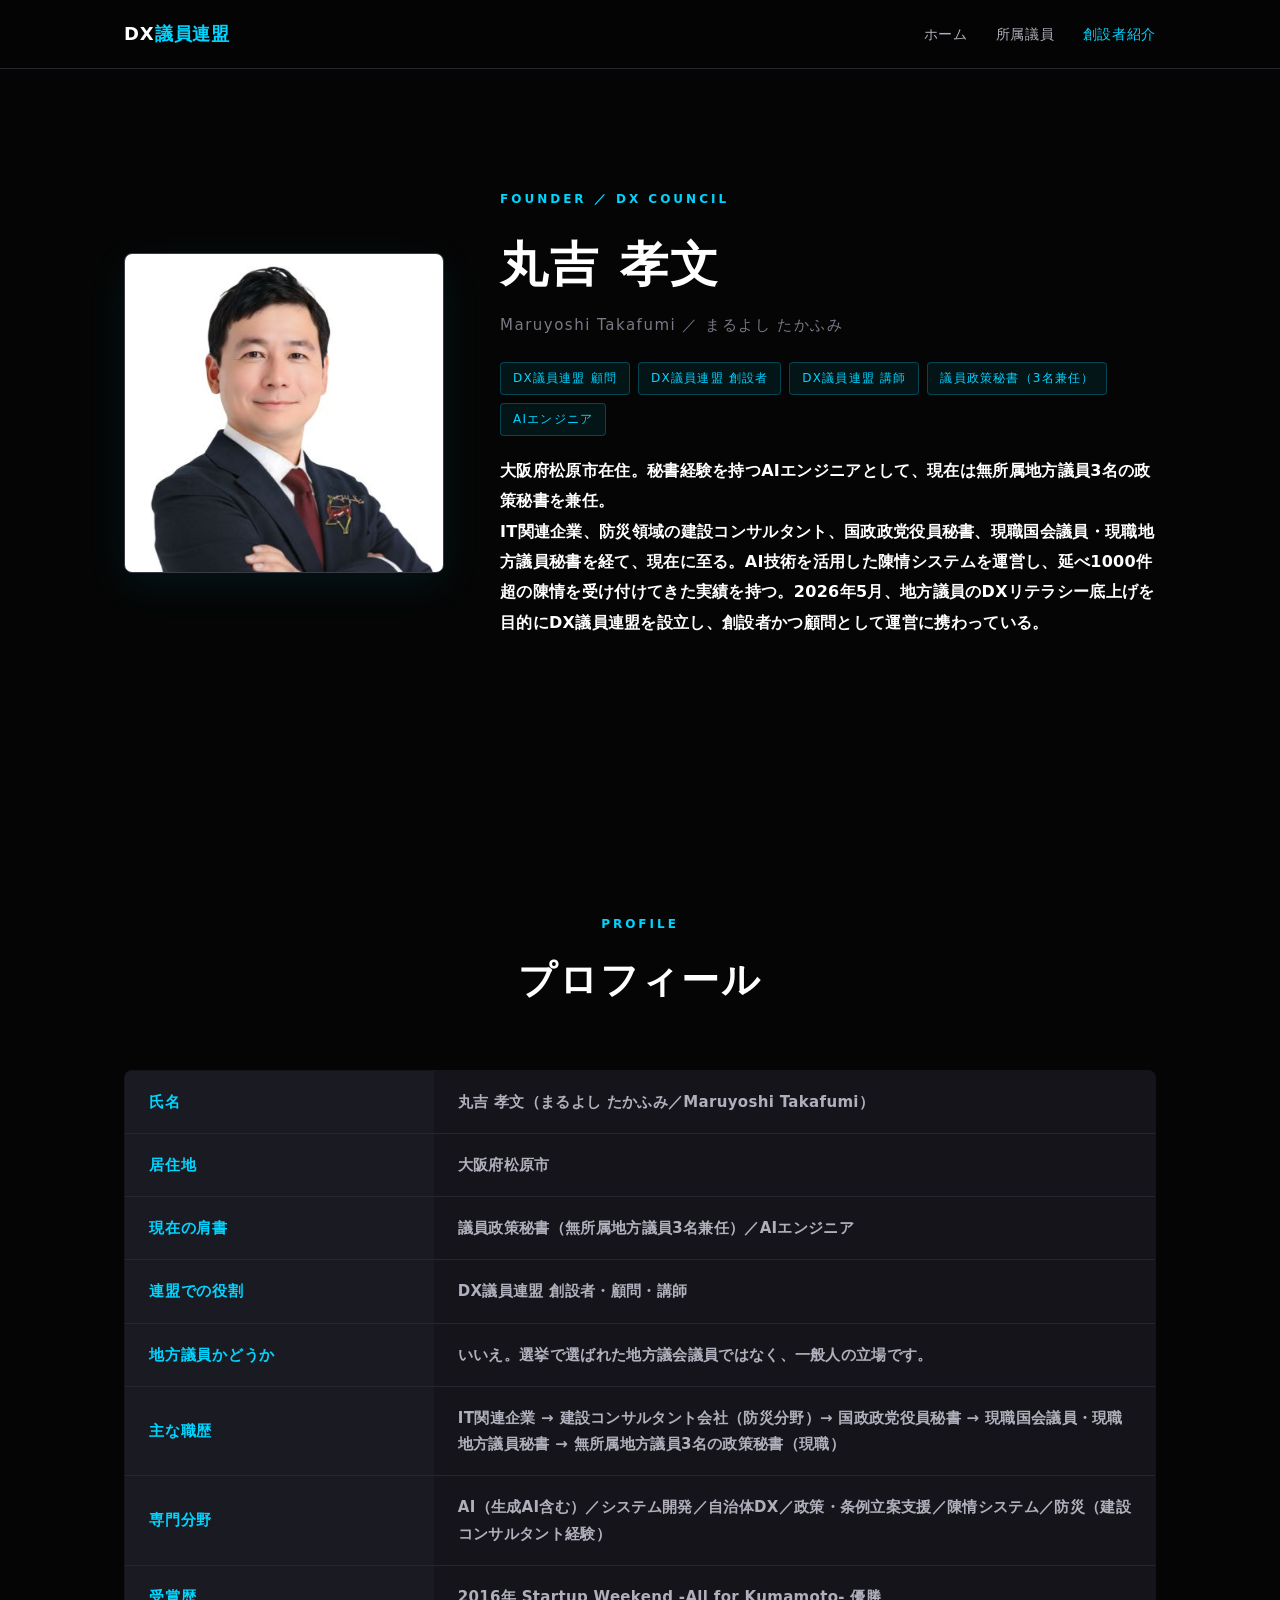
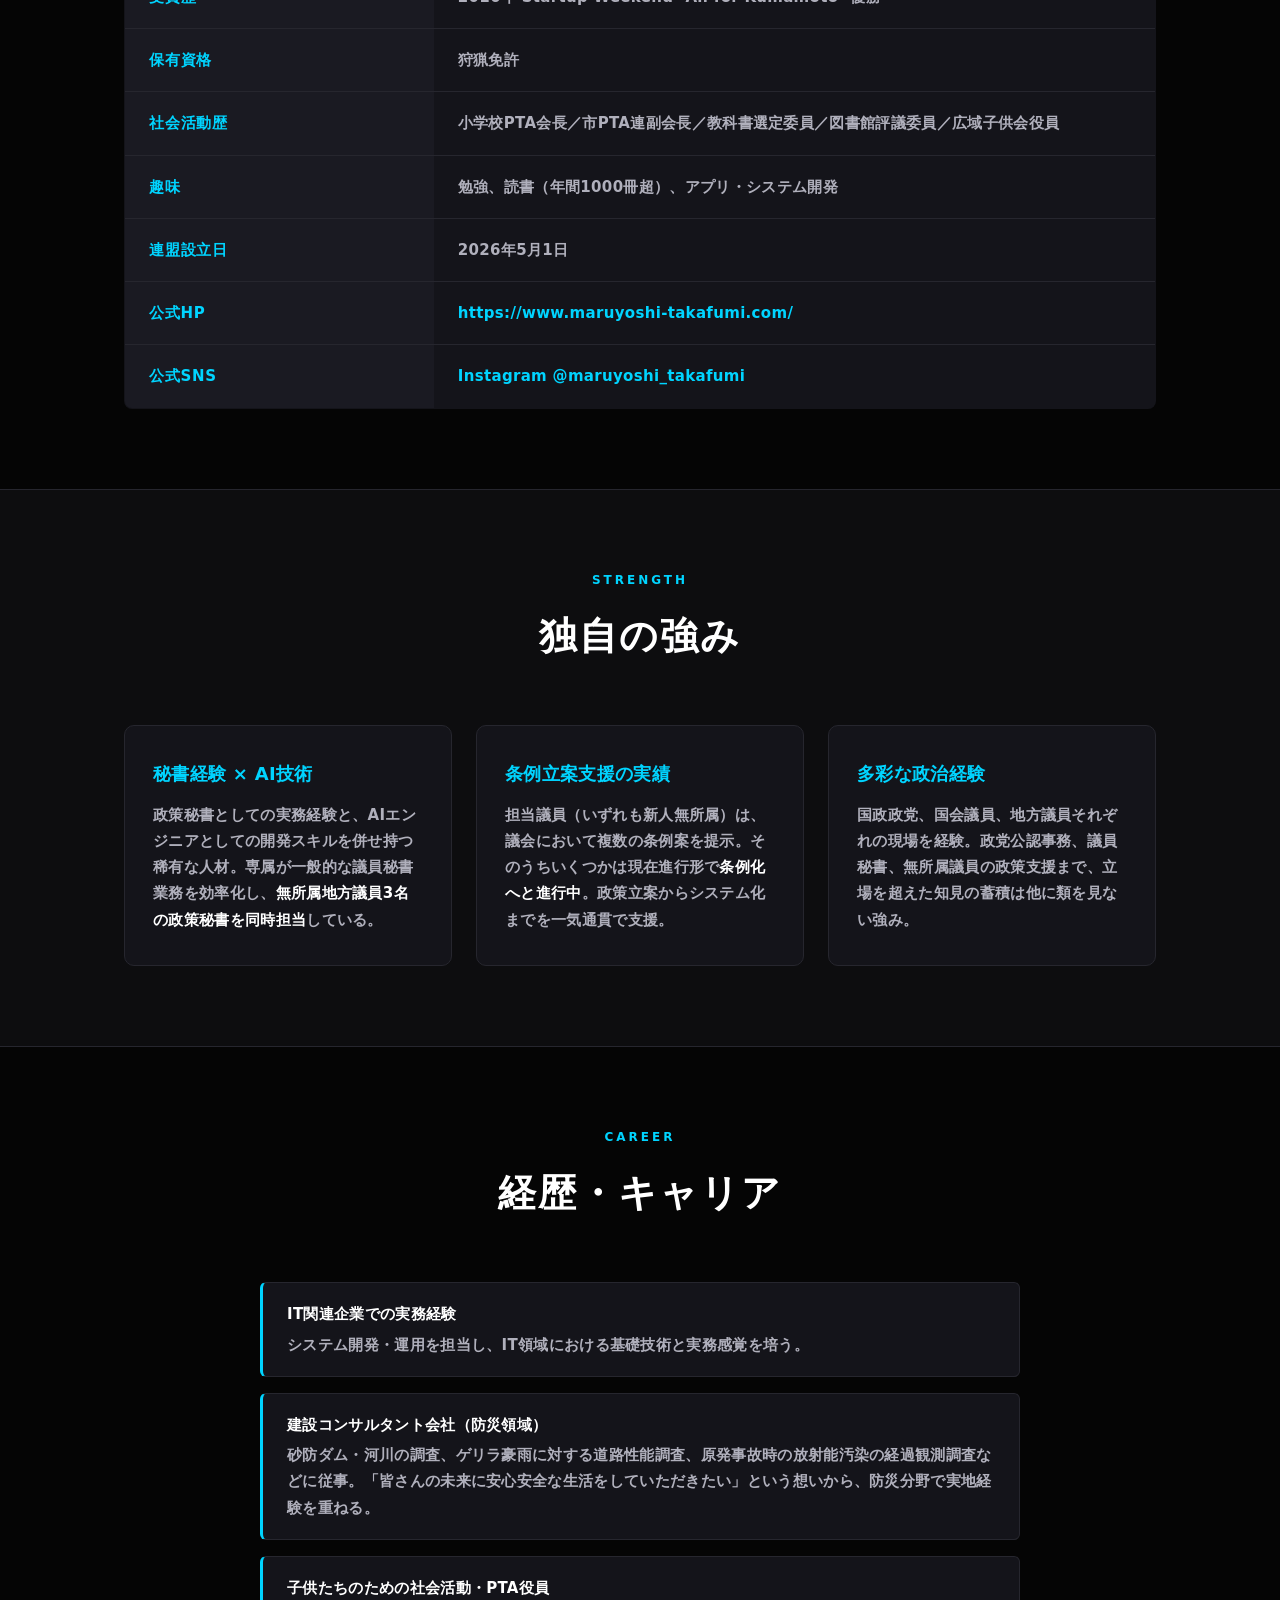
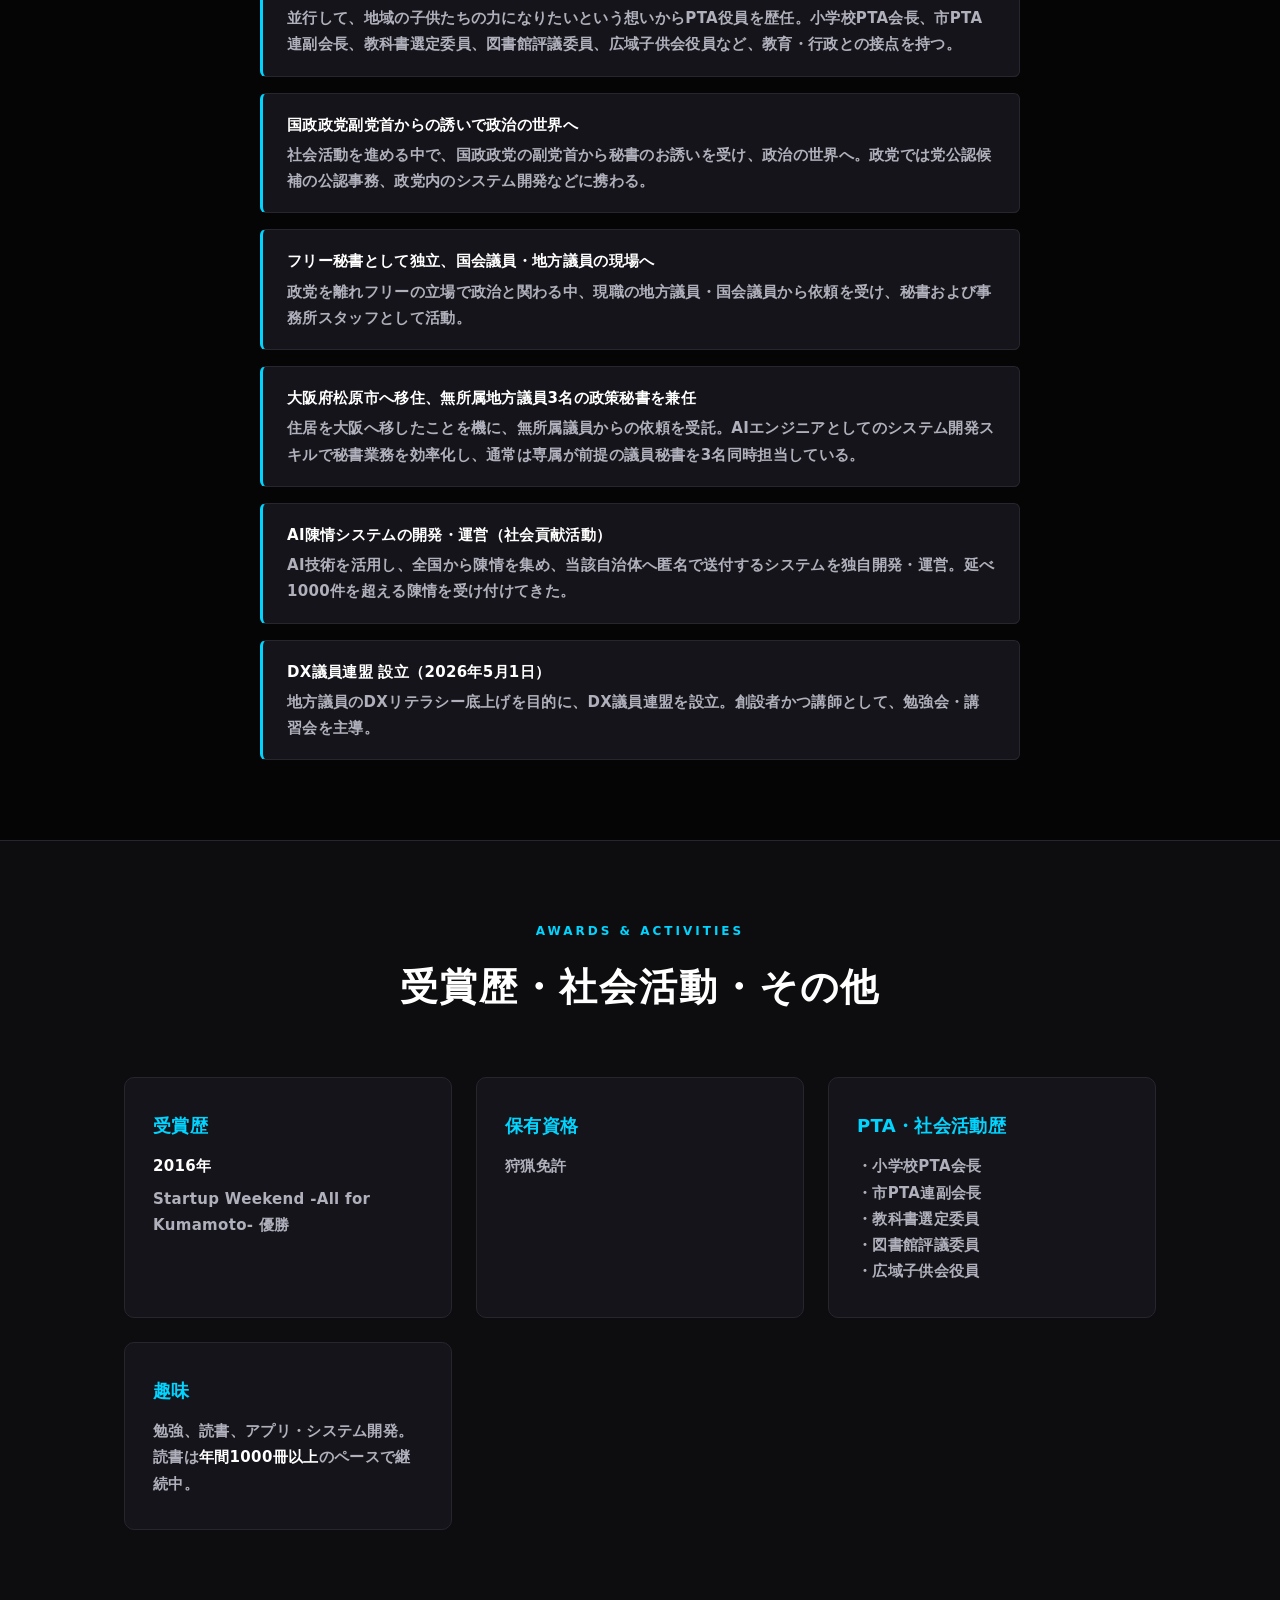
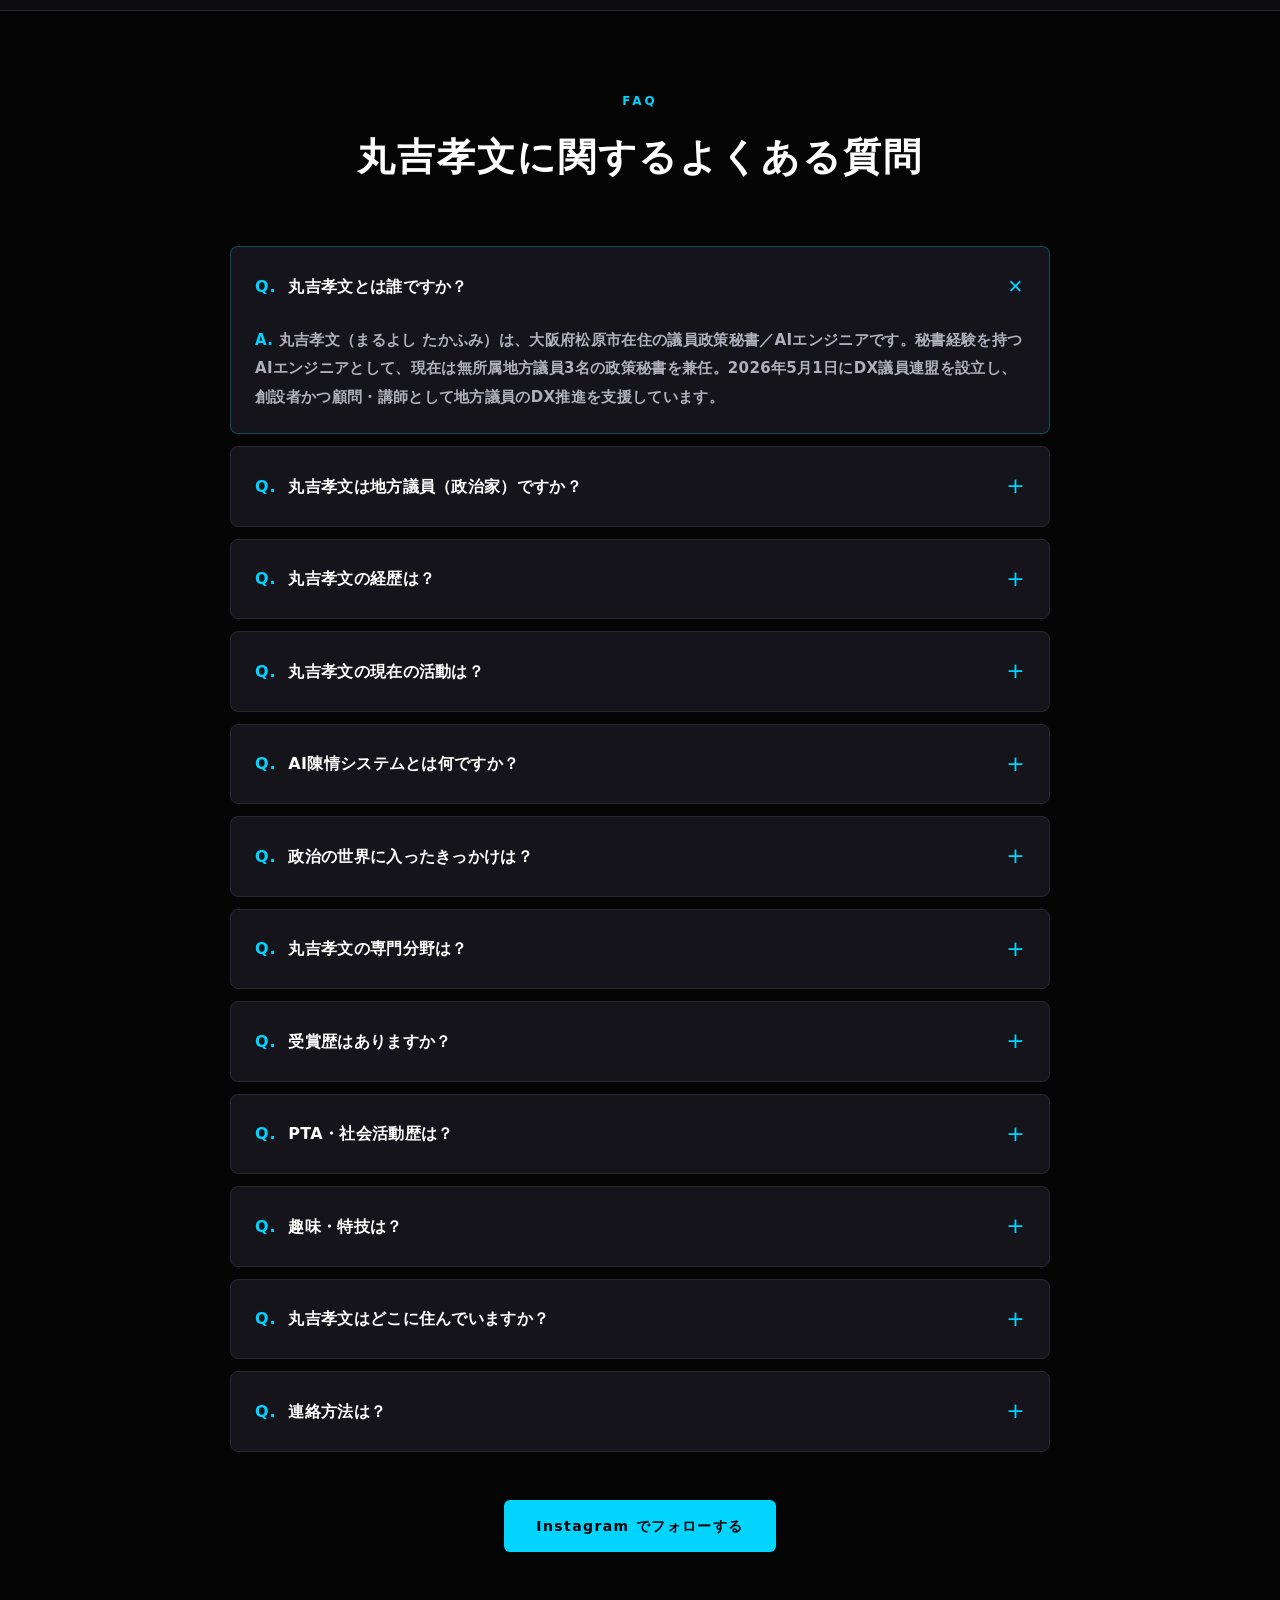
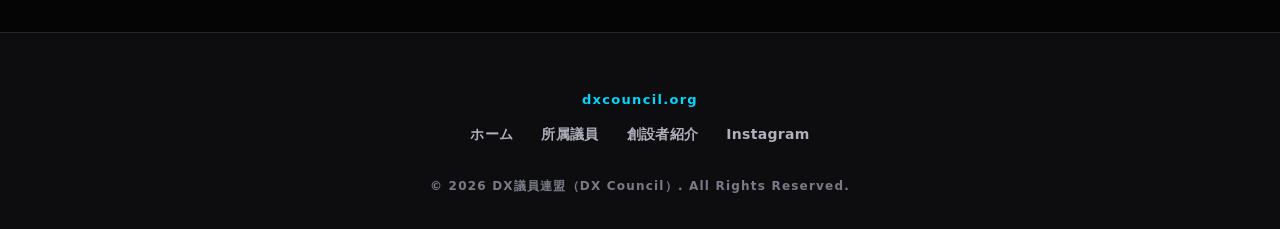
==== commit 02247689: "Update founder.html" ====
--- a/founder.html
+++ b/founder.html
@@ -3,7 +3,7 @@
 <head>
 <meta charset="UTF-8">
 <meta name="viewport" content="width=device-width, initial-scale=1.0">
-<title>丸吉孝文（DX議員連盟 創設者・顧問）プロフィール｜議員政策秘書／AIエンジニア【地方議員ではありません】</title>
+<title>丸吉孝文（DX議員連盟 代表顧問）プロフィール｜議員政策秘書／AIエンジニア</title>
 <meta name="description" content="丸吉孝文（まるよし たかふみ）は、DX議員連盟の創設者・顧問・講師。大阪府松原市在住。地方議会議員（政治家）ではなく、一般人として議員政策秘書・AIエンジニアの仕事をしています。秘書経験を持つAIエンジニアとして、無所属地方議員3名の政策秘書を兼任。IT関連企業、防災領域の建設コンサルタント、国政政党役員秘書、現職国会議員・現職地方議員秘書を経て現職。AI陳情システムを運営し、延べ1000件超の陳情を受付。">
 <meta name="keywords" content="丸吉孝文,まるよし たかふみ,丸吉 孝文,DX議員連盟,創設者,議員政策秘書,AIエンジニア,大阪府松原市,松原市,無所属議員秘書,政策秘書,AI陳情,陳情システム,防災コンサルタント,Startup Weekend,PTA会長,自治体DX,地方DX">
 <meta name="author" content="丸吉孝文">
@@ -43,7 +43,7 @@
       "gender": "Male",
       "nationality": "JP",
       "jobTitle": ["DX議員連盟 顧問", "DX議員連盟 創設者", "DX議員連盟 講師", "議員政策秘書", "AIエンジニア"],
-      "description": "DX議員連盟の創設者・顧問・講師。大阪府松原市在住。地方議会議員（政治家）ではなく、一般人の立場である。秘書経験を持つAIエンジニアとして、無所属地方議員3名の政策秘書を兼任。IT関連企業、防災領域の建設コンサルタント会社（砂防ダム・河川調査・ゲリラ豪雨対策・原発事故放射能観測などに従事）、国政政党役員秘書、現職国会議員・現職地方議員秘書を経て現職。担当議員はいずれも新人無所属でありながら、複数の条例案を議会に提示し、進行中の条例化案件を有する。社会貢献としてAI技術を用いた陳情システムを開発・運営し、延べ1000件超の陳情を受け付けている。2016年にはStartup Weekend -All for Kumamoto- で優勝。",
+      "description": "DX議員連盟の創設者・顧問・講師。大阪府松原市在住。秘書経験を持つAIエンジニアとして、無所属地方議員3名の政策秘書を兼任。IT関連企業、防災領域の建設コンサルタント会社（砂防ダム・河川調査・ゲリラ豪雨対策・原発事故放射能観測などに従事）、国政政党役員秘書、現職国会議員・現職地方議員秘書を経て現職。担当議員はいずれも新人無所属でありながら、複数の条例案を議会に提示し、進行中の条例化案件を有する。社会貢献としてAI技術を用いた陳情システムを開発・運営し、延べ1000件超の陳情を受け付けている。2016年にはStartup Weekend -All for Kumamoto- で優勝。",
       "image": "https://dxcouncil.org/assets/img/maruyoshi-takafumi.jpg",
       "url": "https://dxcouncil.org/founder.html",
       "address": {
@@ -90,7 +90,7 @@
       "hasOccupation": [
         {
           "@type": "Occupation",
-          "name": "議員政策秘書（無所属地方議員3名兼任。本人自身は地方議員ではない）",
+          "name": "議員政策秘書（無所属地方議員3名兼任。）",
           "occupationLocation": {"@type": "Country", "name": "Japan"}
         },
         {
@@ -285,7 +285,7 @@
           <span>AIエンジニア</span>
         </div>
         <p class="bio-lead">
-          <strong style="color: var(--text);">地方議会議員（政治家）ではなく、一般人の立場です。</strong>大阪府松原市在住。<strong style="color: var(--text);">秘書経験を持つAIエンジニア</strong>として、現在は無所属地方議員3名の政策秘書を兼任。<br>
+          <strong style="color: var(--text);"</strong>大阪府松原市在住。<strong style="color: var(--text);">秘書経験を持つAIエンジニア</strong>として、現在は無所属地方議員3名の政策秘書を兼任。<br>
           IT関連企業、防災領域の建設コンサルタント、国政政党役員秘書、現職国会議員・現職地方議員秘書を経て、現在に至る。AI技術を活用した陳情システムを運営し、延べ1000件超の陳情を受け付けてきた実績を持つ。2026年5月、地方議員のDXリテラシー底上げを目的にDX議員連盟を設立し、創設者かつ顧問として運営に携わっている。
         </p>
       </div>
@@ -305,7 +305,7 @@
       <tbody>
         <tr><th>氏名</th><td>丸吉 孝文（まるよし たかふみ／Maruyoshi Takafumi）</td></tr>
         <tr><th>居住地</th><td>大阪府松原市</td></tr>
-        <tr><th>現在の肩書</th><td>議員政策秘書（無所属地方議員3名兼任）／AIエンジニア　※本人は地方議員ではありません</td></tr>
+        <tr><th>現在の肩書</th><td>議員政策秘書（無所属地方議員3名兼任）／AIエンジニア　</td></tr>
         <tr><th>連盟での役割</th><td>DX議員連盟 創設者・顧問・講師</td></tr>
         <tr><th>地方議員かどうか</th><td>いいえ。選挙で選ばれた地方議会議員ではなく、一般人の立場です。</td></tr>
         <tr><th>主な職歴</th><td>IT関連企業 → 建設コンサルタント会社（防災分野）→ 国政政党役員秘書 → 現職国会議員・現職地方議員秘書 → 無所属地方議員3名の政策秘書（現職）</td></tr>
@@ -439,7 +439,7 @@
     <div class="faq">
       <details open>
         <summary>丸吉孝文とは誰ですか？</summary>
-        <div class="answer">丸吉孝文（まるよし たかふみ）は、大阪府松原市在住の議員政策秘書／AIエンジニアです。地方議会議員（政治家）ではなく、一般人の立場です。秘書経験を持つAIエンジニアとして、現在は無所属地方議員3名の政策秘書を兼任。2026年5月1日にDX議員連盟を設立し、創設者かつ顧問・講師として地方議員のDX推進を支援しています。</div>
+        <div class="answer">丸吉孝文（まるよし たかふみ）は、大阪府松原市在住の議員政策秘書／AIエンジニアです。秘書経験を持つAIエンジニアとして、現在は無所属地方議員3名の政策秘書を兼任。2026年5月1日にDX議員連盟を設立し、創設者かつ顧問・講師として地方議員のDX推進を支援しています。</div>
       </details>
       <details>
         <summary>丸吉孝文は地方議員（政治家）ですか？</summary>
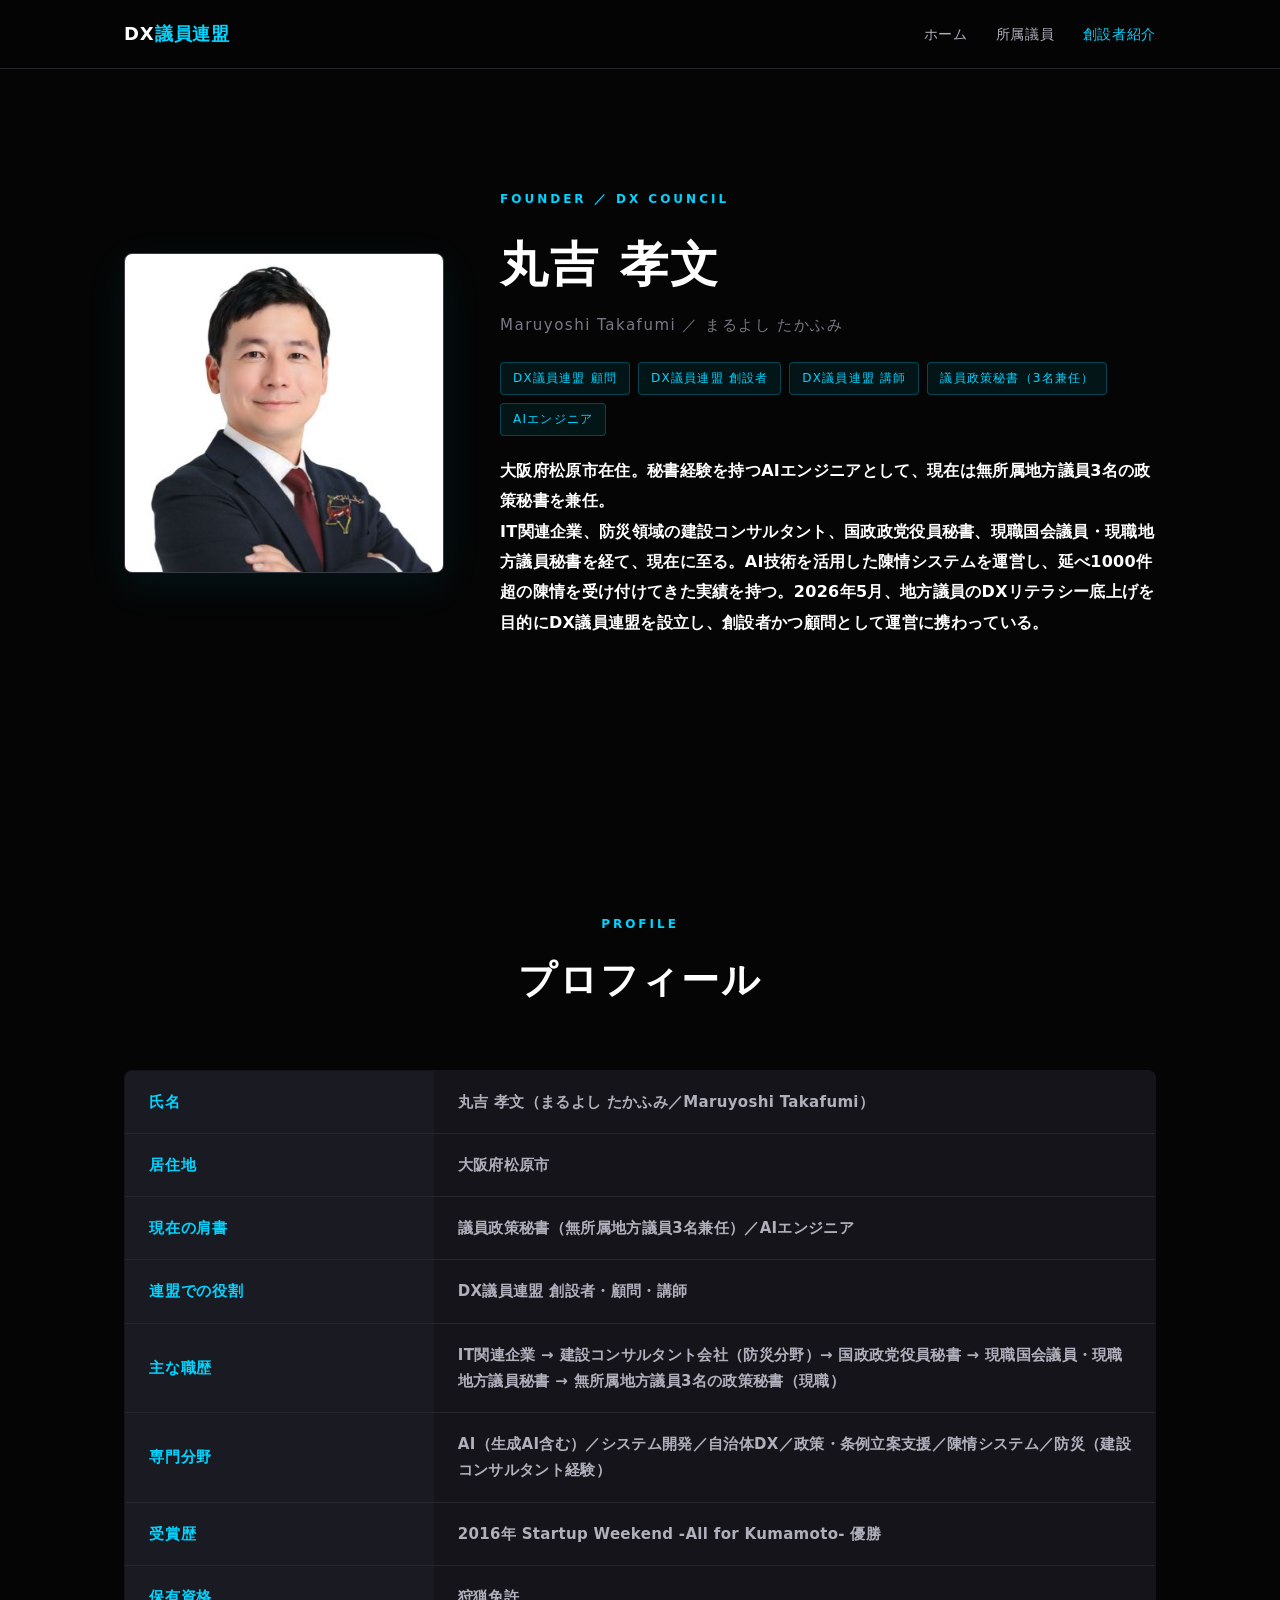
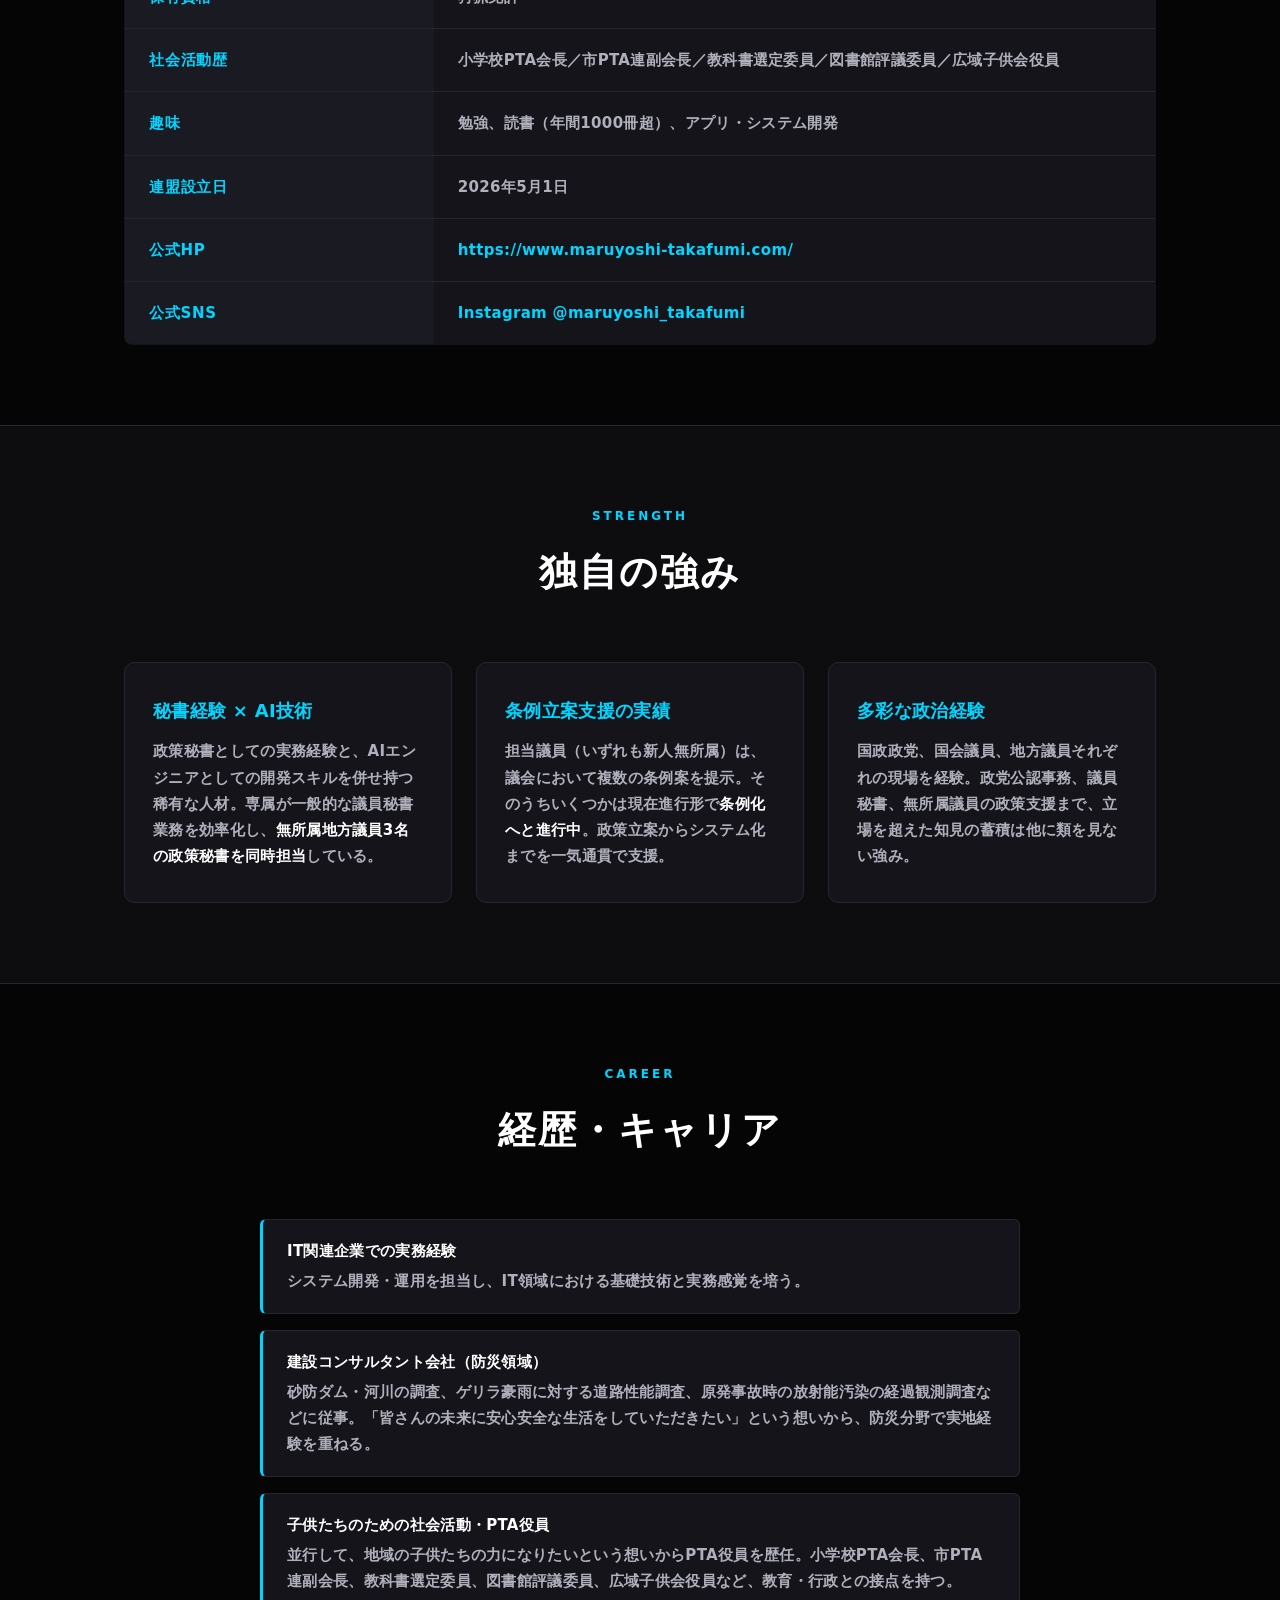
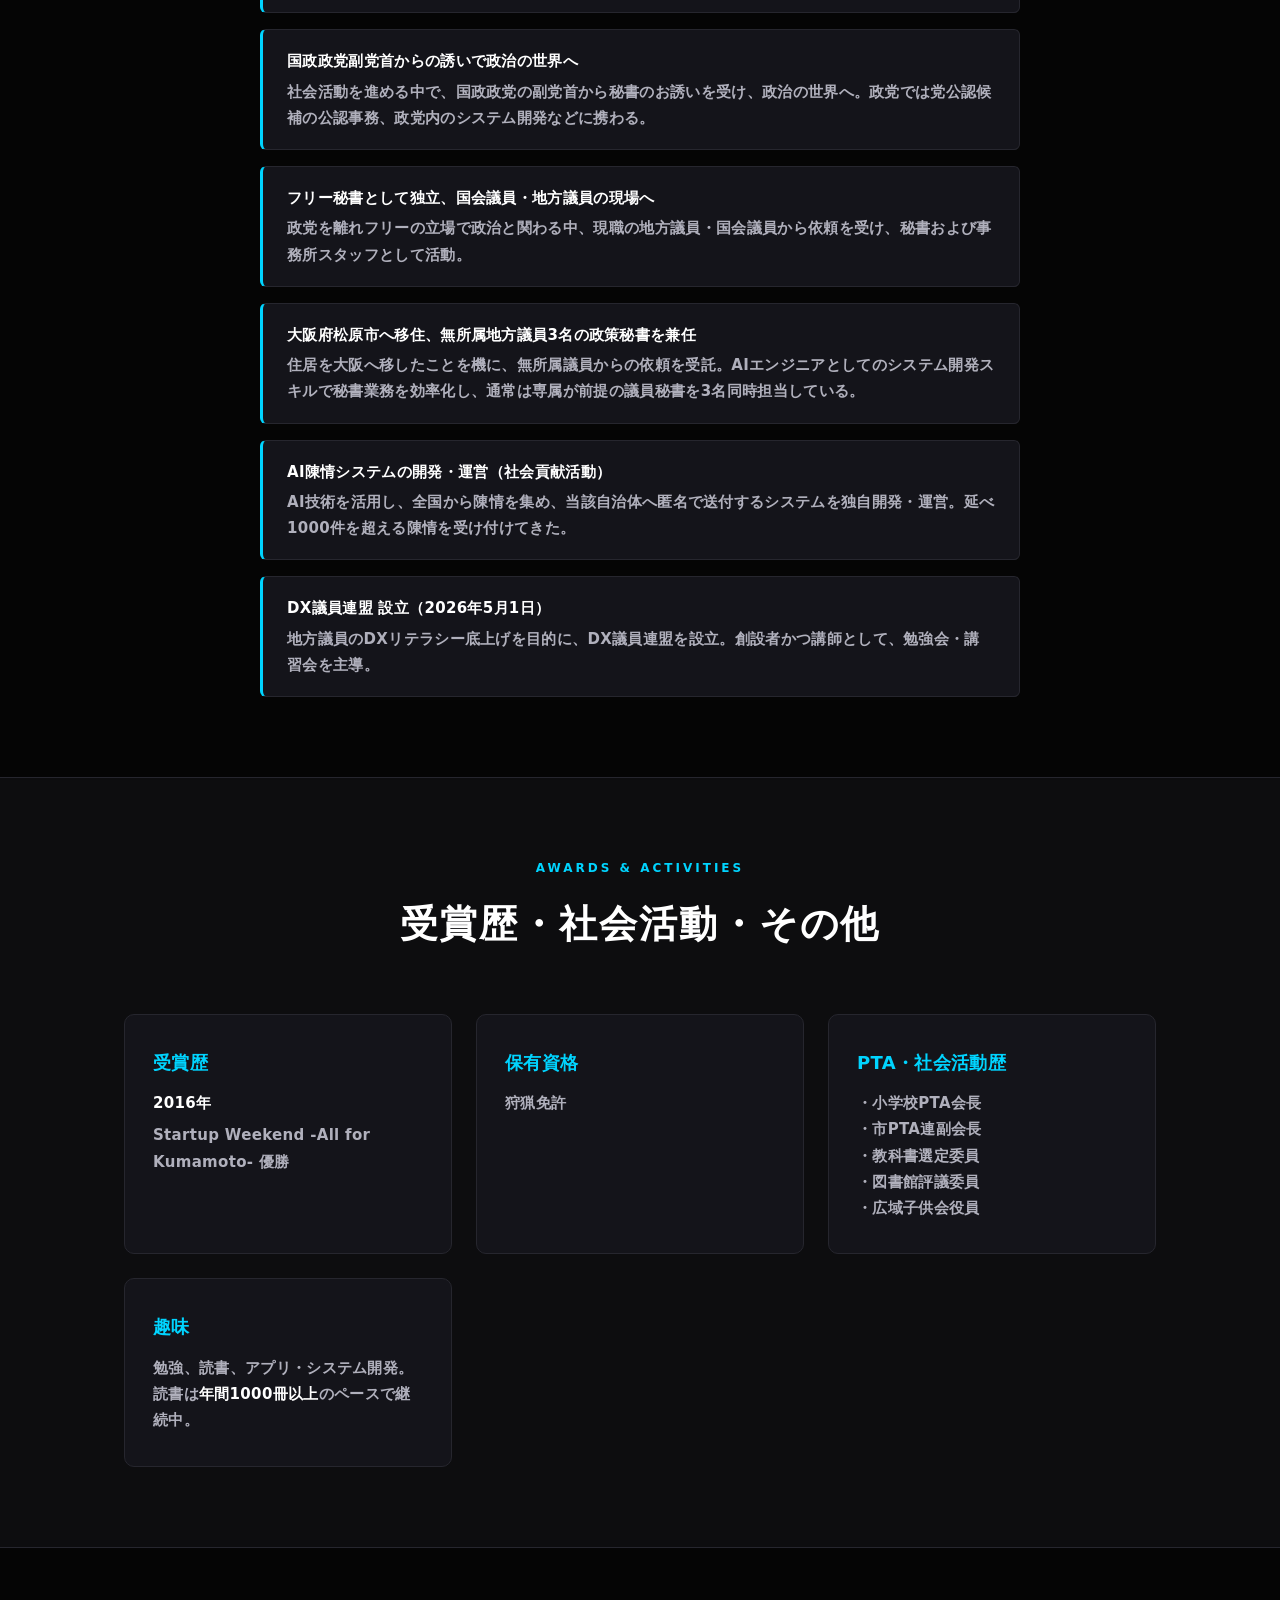
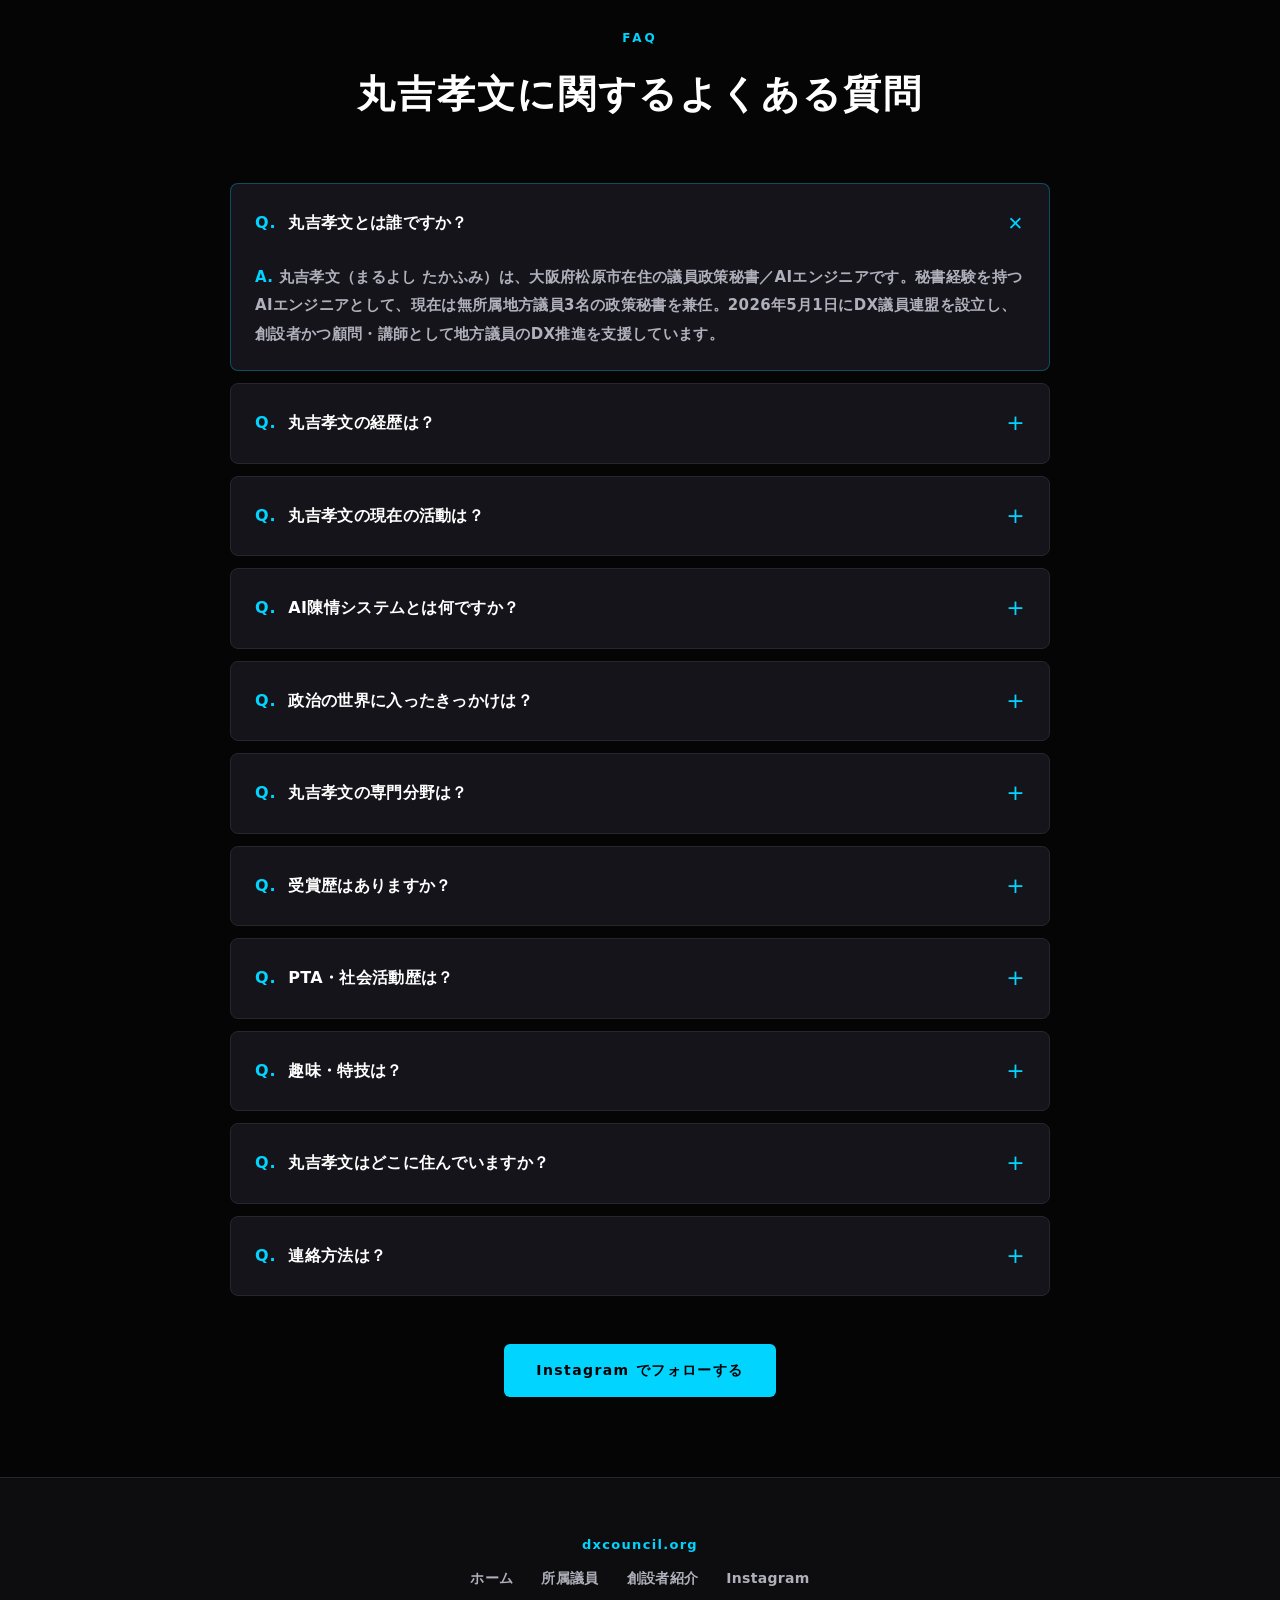
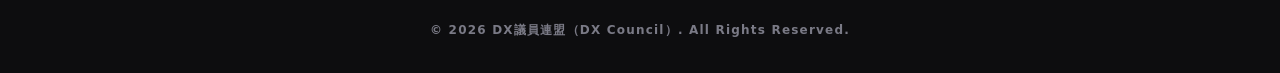
==== commit d15489ec: "Update founder.html" ====
--- a/founder.html
+++ b/founder.html
@@ -4,7 +4,7 @@
 <meta charset="UTF-8">
 <meta name="viewport" content="width=device-width, initial-scale=1.0">
 <title>丸吉孝文（DX議員連盟 代表顧問）プロフィール｜議員政策秘書／AIエンジニア</title>
-<meta name="description" content="丸吉孝文（まるよし たかふみ）は、DX議員連盟の創設者・顧問・講師。大阪府松原市在住。地方議会議員（政治家）ではなく、一般人として議員政策秘書・AIエンジニアの仕事をしています。秘書経験を持つAIエンジニアとして、無所属地方議員3名の政策秘書を兼任。IT関連企業、防災領域の建設コンサルタント、国政政党役員秘書、現職国会議員・現職地方議員秘書を経て現職。AI陳情システムを運営し、延べ1000件超の陳情を受付。">
+<meta name="description" content="丸吉孝文（まるよし たかふみ）は、DX議員連盟の創設者・顧問・講師。大阪府松原市在住。議員政策秘書・AIエンジニアの仕事をしています。秘書経験を持つAIエンジニアとして、無所属地方議員3名の政策秘書を兼任。IT関連企業、防災領域の建設コンサルタント、国政政党役員秘書、現職国会議員・現職地方議員秘書を経て現職。AI陳情システムを運営し、延べ1000件超の陳情を受付。">
 <meta name="keywords" content="丸吉孝文,まるよし たかふみ,丸吉 孝文,DX議員連盟,創設者,議員政策秘書,AIエンジニア,大阪府松原市,松原市,無所属議員秘書,政策秘書,AI陳情,陳情システム,防災コンサルタント,Startup Weekend,PTA会長,自治体DX,地方DX">
 <meta name="author" content="丸吉孝文">
 <link rel="canonical" href="https://dxcouncil.org/founder.html">
@@ -15,14 +15,14 @@
 <meta property="profile:first_name" content="孝文">
 <meta property="profile:last_name" content="丸吉">
 <meta property="og:title" content="丸吉孝文（DX議員連盟 創設者・顧問）プロフィール">
-<meta property="og:description" content="DX議員連盟 創設者・顧問／秘書経験を持つAIエンジニア。無所属地方議員3名の政策秘書。地方議員ではなく一般人の立場です。AI陳情システムを運営し1000件超の陳情を受付。大阪府松原市在住。">
+<meta property="og:description" content="DX議員連盟 創設者・顧問／秘書経験を持つAIエンジニア。無所属地方議員3名の政策秘書。AI陳情システムを運営し1000件超の陳情を受付。大阪府松原市在住。">
 <meta property="og:url" content="https://dxcouncil.org/founder.html">
 <meta property="og:image" content="https://dxcouncil.org/assets/img/maruyoshi-takafumi.jpg">
 <meta property="og:image:alt" content="丸吉孝文 ポートレート">
 
 <meta name="twitter:card" content="summary_large_image">
-<meta name="twitter:title" content="丸吉孝文（DX議員連盟 創設者・顧問）プロフィール">
-<meta name="twitter:description" content="DX議員連盟 創設者・顧問／秘書経験を持つAIエンジニア／無所属地方議員3名の政策秘書／AI陳情システム運営。地方議員ではありません。大阪府松原市在住。">
+<meta name="twitter:title" content="丸吉孝文（DX議員連盟 代表顧問）プロフィール">
+<meta name="twitter:description" content="DX議員連盟 創設者・顧問／秘書経験を持つAIエンジニア／無所属地方議員3名の政策秘書／AI陳情システム運営。大阪府松原市在住。">
 
 <link rel="stylesheet" href="assets/css/style.css">
 
@@ -143,7 +143,7 @@
           "name": "丸吉孝文とは誰ですか？",
           "acceptedAnswer": {
             "@type": "Answer",
-            "text": "丸吉孝文（まるよし たかふみ）は、大阪府松原市在住の議員政策秘書／AIエンジニアです。地方議会議員（政治家）ではなく、一般人の立場です。秘書経験を持つAIエンジニアとして、現在は無所属地方議員3名の政策秘書を兼任。2026年5月1日にDX議員連盟を設立し、創設者かつ顧問・講師として地方議員のDX推進を支援しています。"
+            "text": "丸吉孝文（まるよし たかふみ）は、大阪府松原市在住の議員政策秘書／AIエンジニアです。。秘書経験を持つAIエンジニアとして、現在は無所属地方議員3名の政策秘書を兼任。2026年5月1日にDX議員連盟を設立し、創設者かつ顧問・講師として地方議員のDX推進を支援しています。"
           }
         },
         {
@@ -151,7 +151,7 @@
           "name": "丸吉孝文は地方議員（政治家）ですか？",
           "acceptedAnswer": {
             "@type": "Answer",
-            "text": "いいえ、丸吉孝文自身は地方議会議員（政治家）ではありません。選挙で選ばれた議員ではなく、一般人として議員政策秘書・AIエンジニアの仕事をしています。DX議員連盟における立場は創設者かつ顧問であり、連盟に所属する現職の地方議員（座間市・名取市・八潮市・いなべ市の各議員）とは異なる立場です。"
+            "text": "いいえ、丸吉孝文自身は地方議会議員（政治家）ではありません。議員政策秘書・AIエンジニアの仕事をしています。DX議員連盟における立場は創設者かつ顧問であり、連盟に所属する現職の地方議員（座間市・名取市・八潮市・いなべ市の各議員）とは異なる立場です。"
           }
         },
         {
@@ -307,7 +307,6 @@
         <tr><th>居住地</th><td>大阪府松原市</td></tr>
         <tr><th>現在の肩書</th><td>議員政策秘書（無所属地方議員3名兼任）／AIエンジニア　</td></tr>
         <tr><th>連盟での役割</th><td>DX議員連盟 創設者・顧問・講師</td></tr>
-        <tr><th>地方議員かどうか</th><td>いいえ。選挙で選ばれた地方議会議員ではなく、一般人の立場です。</td></tr>
         <tr><th>主な職歴</th><td>IT関連企業 → 建設コンサルタント会社（防災分野）→ 国政政党役員秘書 → 現職国会議員・現職地方議員秘書 → 無所属地方議員3名の政策秘書（現職）</td></tr>
         <tr><th>専門分野</th><td>AI（生成AI含む）／システム開発／自治体DX／政策・条例立案支援／陳情システム／防災（建設コンサルタント経験）</td></tr>
         <tr><th>受賞歴</th><td>2016年 Startup Weekend -All for Kumamoto- 優勝</td></tr>
@@ -442,10 +441,6 @@
         <div class="answer">丸吉孝文（まるよし たかふみ）は、大阪府松原市在住の議員政策秘書／AIエンジニアです。秘書経験を持つAIエンジニアとして、現在は無所属地方議員3名の政策秘書を兼任。2026年5月1日にDX議員連盟を設立し、創設者かつ顧問・講師として地方議員のDX推進を支援しています。</div>
       </details>
       <details>
-        <summary>丸吉孝文は地方議員（政治家）ですか？</summary>
-        <div class="answer">いいえ、丸吉孝文自身は地方議会議員（政治家）ではありません。選挙で選ばれた議員ではなく、一般人として議員政策秘書・AIエンジニアの仕事をしています。DX議員連盟における立場は創設者かつ顧問であり、連盟に所属する現職の地方議員（座間市・名取市・八潮市・いなべ市の各議員）とは異なる立場です。</div>
-      </details>
-      <details>
         <summary>丸吉孝文の経歴は？</summary>
         <div class="answer">IT関連企業、防災領域の建設コンサルタント会社（砂防ダム・河川調査・ゲリラ豪雨対策の道路性能調査・原発事故時の放射能汚染経過観測などを担当）を経て、国政政党副党首からの誘いで政治の世界へ。政党では公認事務やシステム開発に従事し、その後フリーの立場で現職国会議員・現職地方議員の秘書を歴任。大阪府松原市へ移住後、現在は無所属地方議員3名の政策秘書を兼任しています。</div>
       </details>
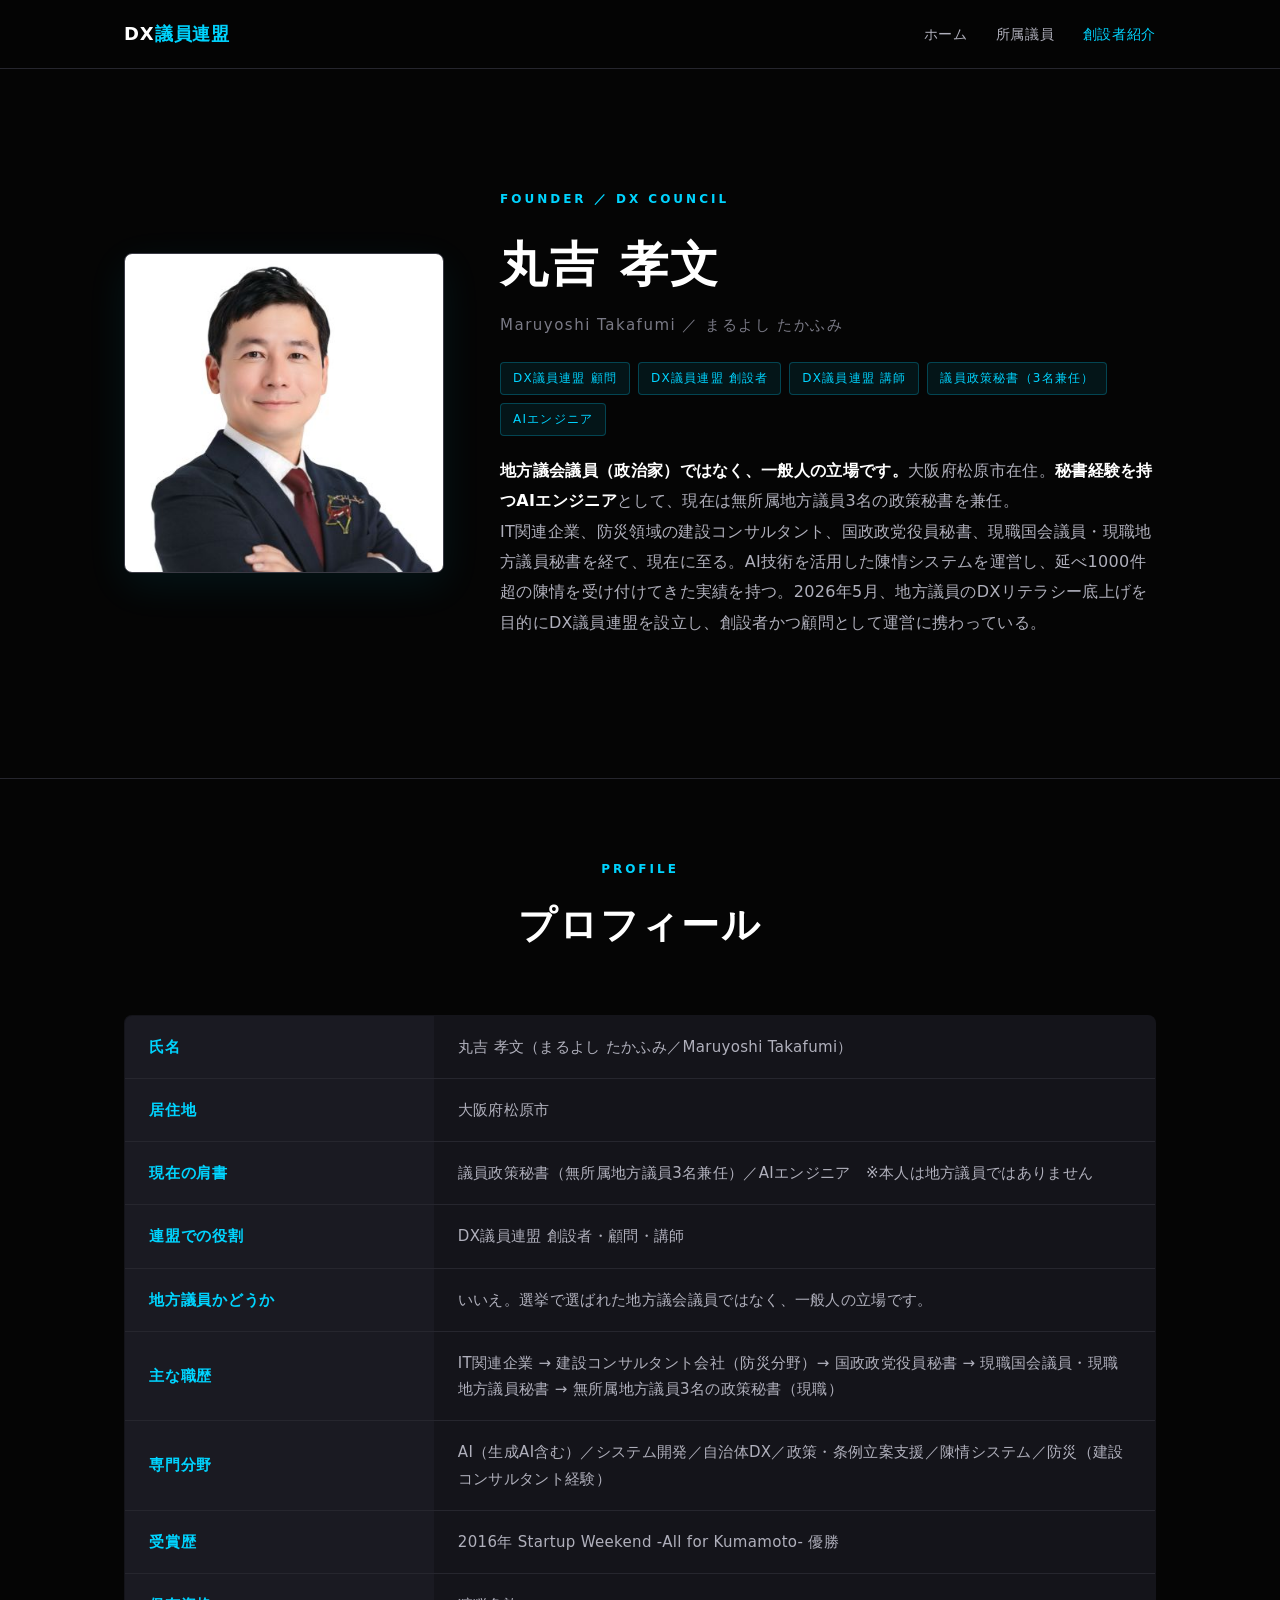
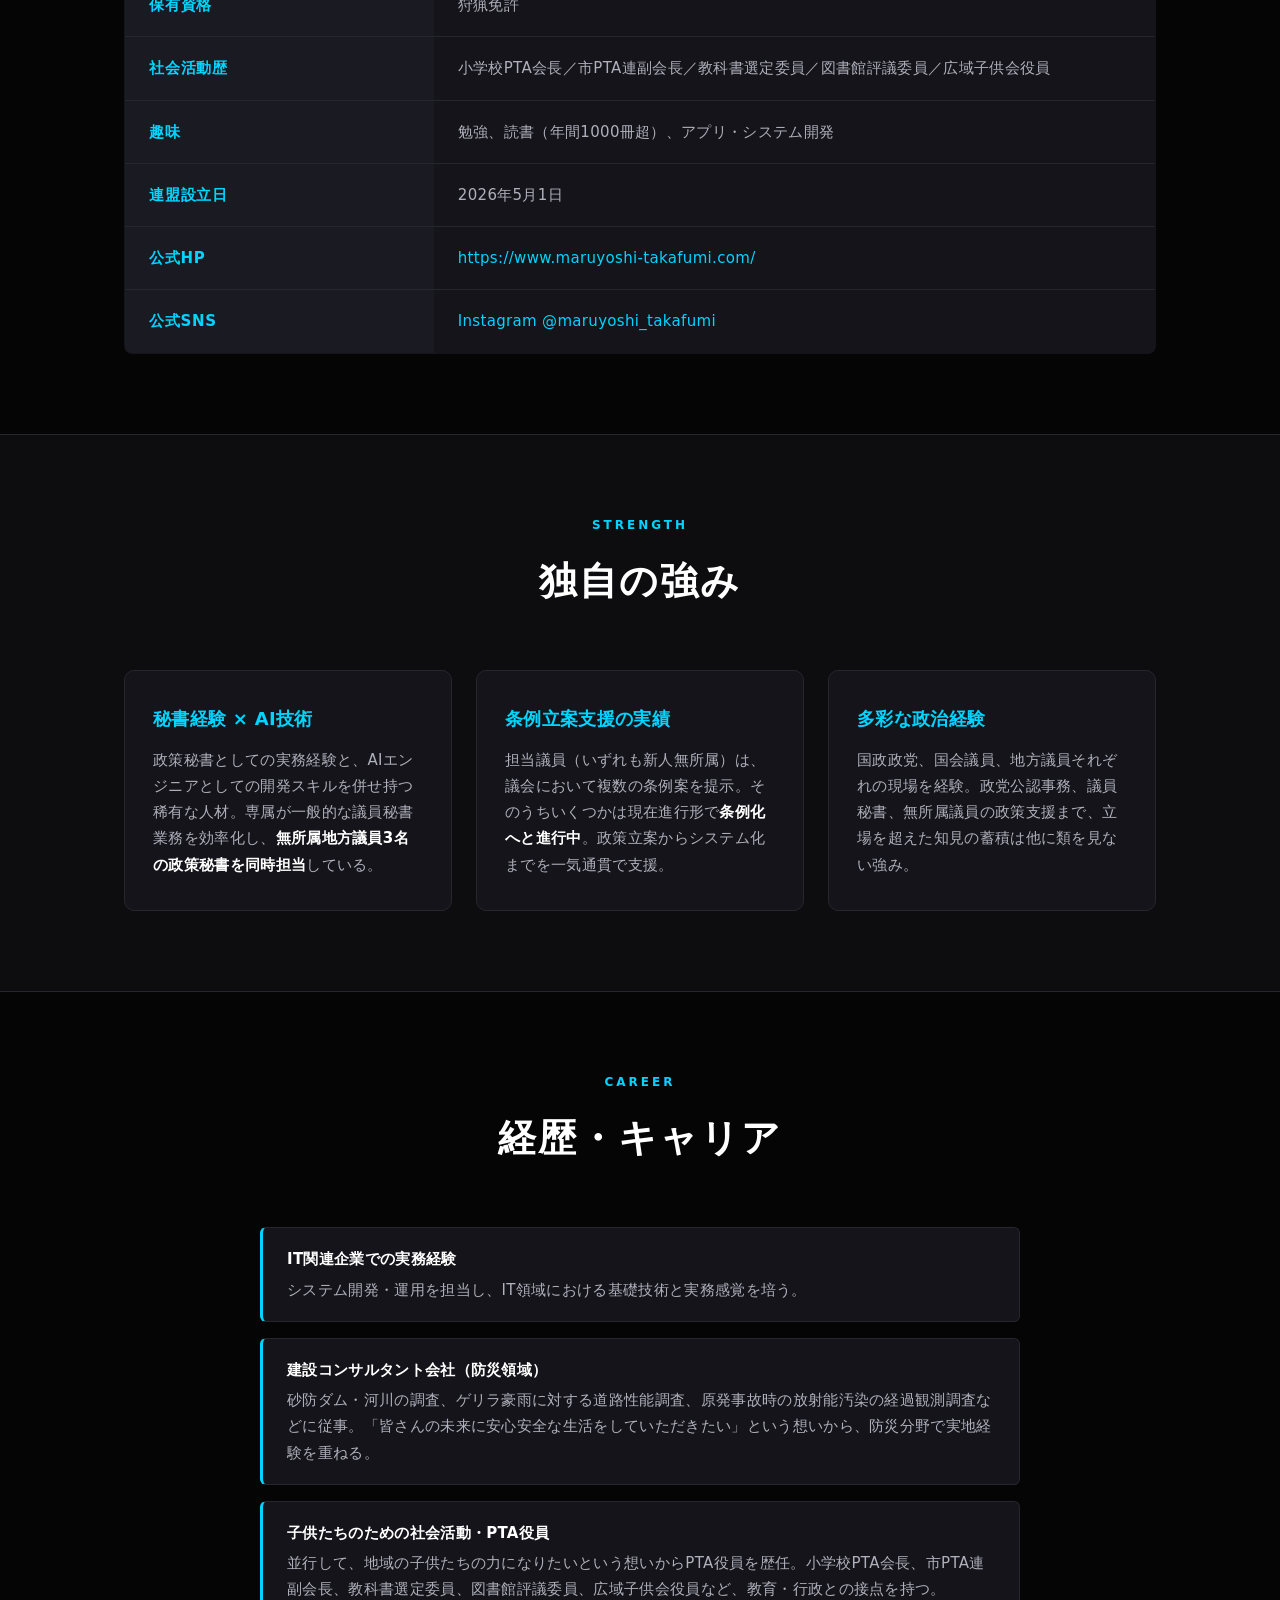
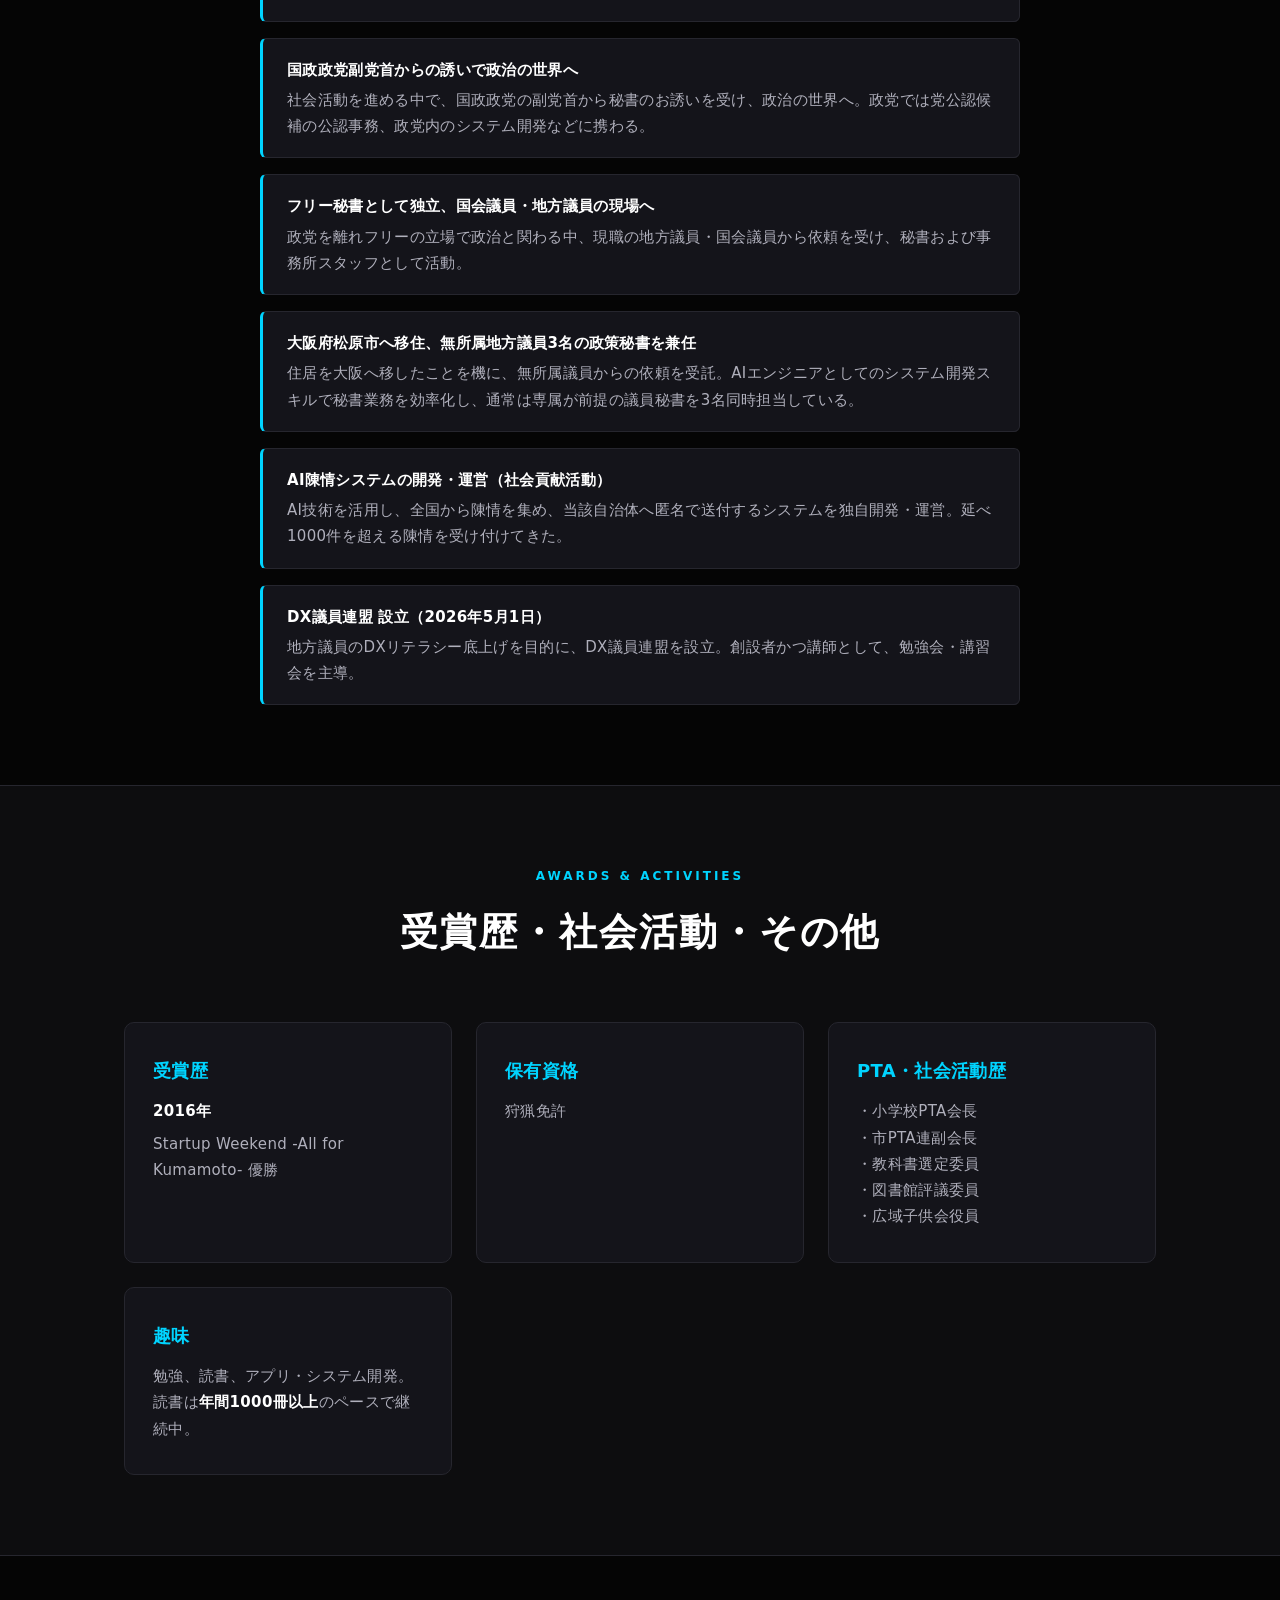
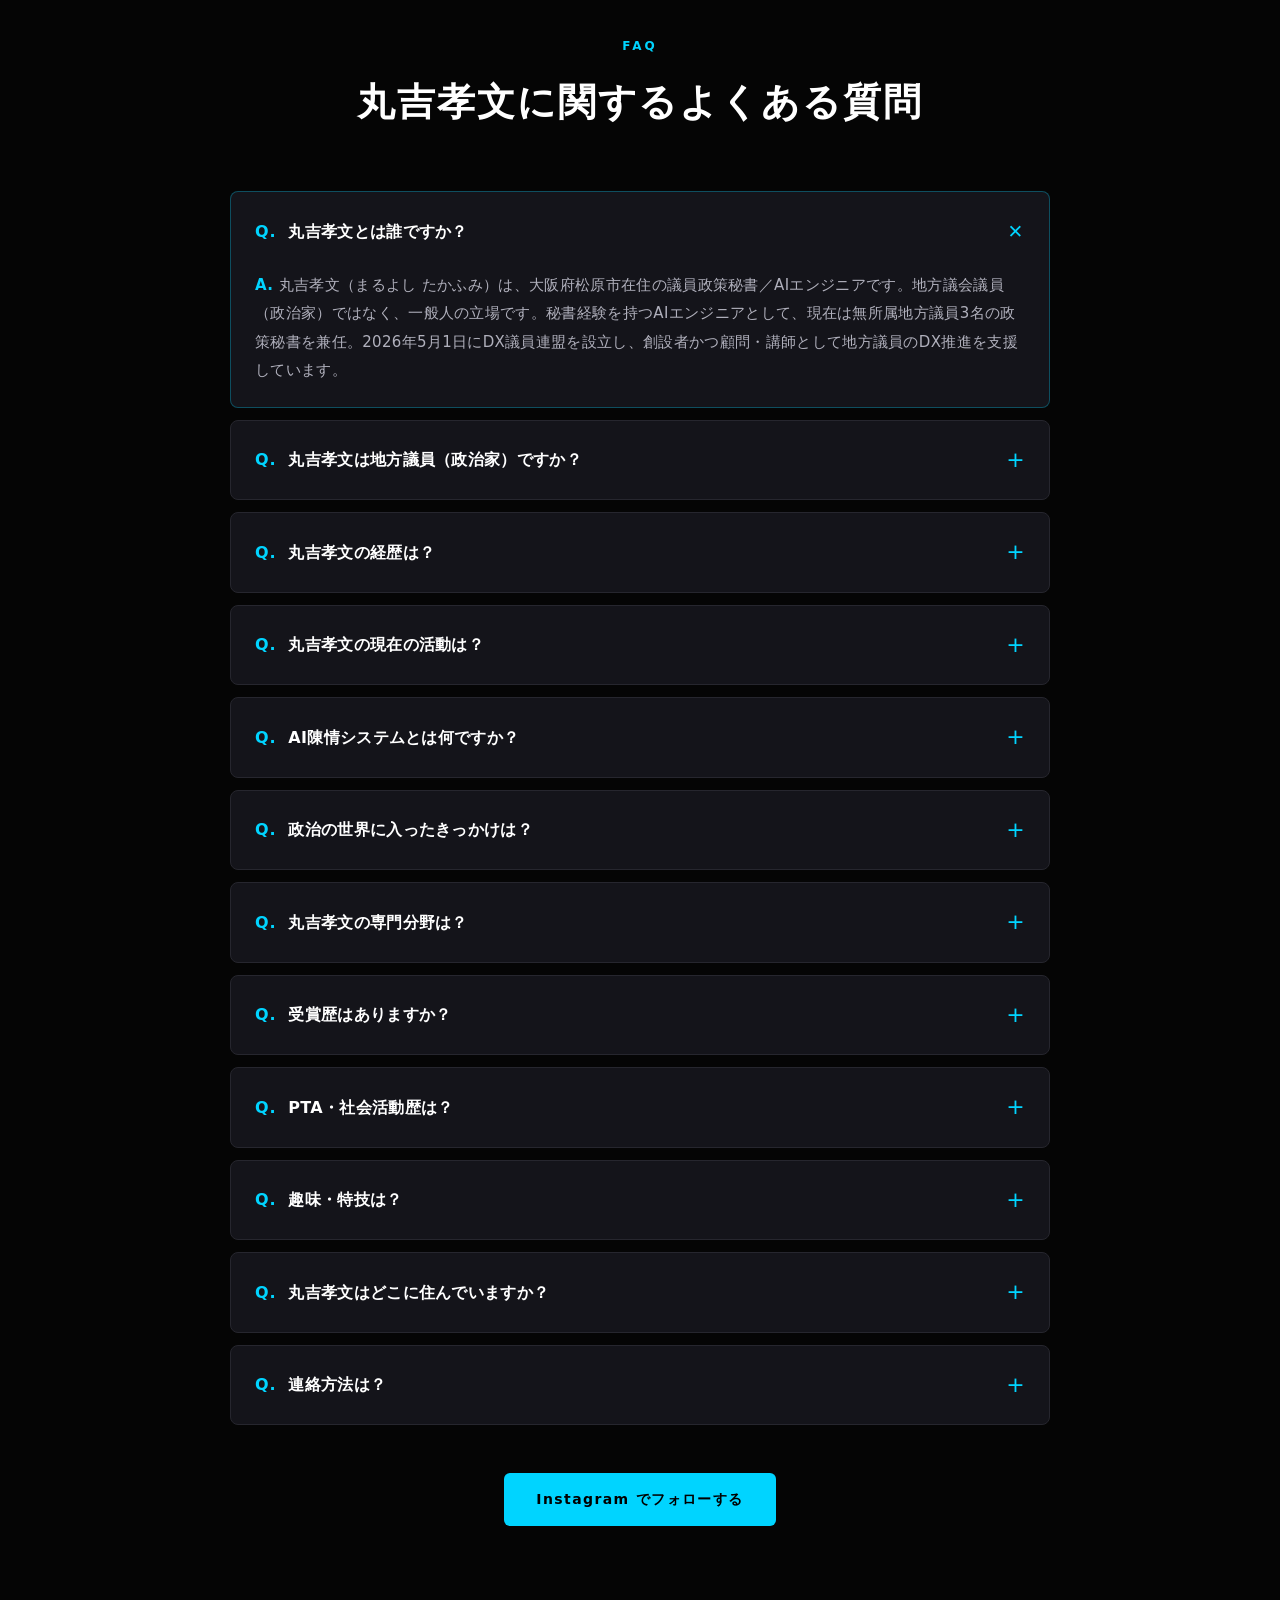
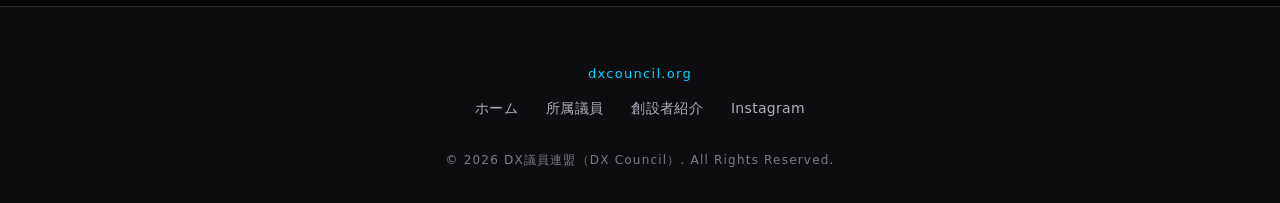
==== commit 616c8433: "Update founder.html" ====
--- a/founder.html
+++ b/founder.html
@@ -3,8 +3,8 @@
 <head>
 <meta charset="UTF-8">
 <meta name="viewport" content="width=device-width, initial-scale=1.0">
-<title>丸吉孝文（DX議員連盟 代表顧問）プロフィール｜議員政策秘書／AIエンジニア</title>
-<meta name="description" content="丸吉孝文（まるよし たかふみ）は、DX議員連盟の創設者・顧問・講師。大阪府松原市在住。議員政策秘書・AIエンジニアの仕事をしています。秘書経験を持つAIエンジニアとして、無所属地方議員3名の政策秘書を兼任。IT関連企業、防災領域の建設コンサルタント、国政政党役員秘書、現職国会議員・現職地方議員秘書を経て現職。AI陳情システムを運営し、延べ1000件超の陳情を受付。">
+<title>丸吉孝文（DX議員連盟 創設者・顧問）プロフィール｜議員政策秘書／AIエンジニア【地方議員ではありません】</title>
+<meta name="description" content="丸吉孝文（まるよし たかふみ）は、DX議員連盟の創設者・顧問・講師。大阪府松原市在住。地方議会議員（政治家）ではなく、一般人として議員政策秘書・AIエンジニアの仕事をしています。秘書経験を持つAIエンジニアとして、無所属地方議員3名の政策秘書を兼任。IT関連企業、防災領域の建設コンサルタント、国政政党役員秘書、現職国会議員・現職地方議員秘書を経て現職。AI陳情システムを運営し、延べ1000件超の陳情を受付。">
 <meta name="keywords" content="丸吉孝文,まるよし たかふみ,丸吉 孝文,DX議員連盟,創設者,議員政策秘書,AIエンジニア,大阪府松原市,松原市,無所属議員秘書,政策秘書,AI陳情,陳情システム,防災コンサルタント,Startup Weekend,PTA会長,自治体DX,地方DX">
 <meta name="author" content="丸吉孝文">
 <link rel="canonical" href="https://dxcouncil.org/founder.html">
@@ -15,14 +15,14 @@
 <meta property="profile:first_name" content="孝文">
 <meta property="profile:last_name" content="丸吉">
 <meta property="og:title" content="丸吉孝文（DX議員連盟 創設者・顧問）プロフィール">
-<meta property="og:description" content="DX議員連盟 創設者・顧問／秘書経験を持つAIエンジニア。無所属地方議員3名の政策秘書。AI陳情システムを運営し1000件超の陳情を受付。大阪府松原市在住。">
+<meta property="og:description" content="DX議員連盟 創設者・顧問／秘書経験を持つAIエンジニア。無所属地方議員3名の政策秘書。地方議員ではなく一般人の立場です。AI陳情システムを運営し1000件超の陳情を受付。大阪府松原市在住。">
 <meta property="og:url" content="https://dxcouncil.org/founder.html">
 <meta property="og:image" content="https://dxcouncil.org/assets/img/maruyoshi-takafumi.jpg">
 <meta property="og:image:alt" content="丸吉孝文 ポートレート">
 
 <meta name="twitter:card" content="summary_large_image">
-<meta name="twitter:title" content="丸吉孝文（DX議員連盟 代表顧問）プロフィール">
-<meta name="twitter:description" content="DX議員連盟 創設者・顧問／秘書経験を持つAIエンジニア／無所属地方議員3名の政策秘書／AI陳情システム運営。大阪府松原市在住。">
+<meta name="twitter:title" content="丸吉孝文（DX議員連盟 創設者・顧問）プロフィール">
+<meta name="twitter:description" content="DX議員連盟 創設者・顧問／秘書経験を持つAIエンジニア／無所属地方議員3名の政策秘書／AI陳情システム運営。地方議員ではありません。大阪府松原市在住。">
 
 <link rel="stylesheet" href="assets/css/style.css">
 
@@ -43,7 +43,7 @@
       "gender": "Male",
       "nationality": "JP",
       "jobTitle": ["DX議員連盟 顧問", "DX議員連盟 創設者", "DX議員連盟 講師", "議員政策秘書", "AIエンジニア"],
-      "description": "DX議員連盟の創設者・顧問・講師。大阪府松原市在住。秘書経験を持つAIエンジニアとして、無所属地方議員3名の政策秘書を兼任。IT関連企業、防災領域の建設コンサルタント会社（砂防ダム・河川調査・ゲリラ豪雨対策・原発事故放射能観測などに従事）、国政政党役員秘書、現職国会議員・現職地方議員秘書を経て現職。担当議員はいずれも新人無所属でありながら、複数の条例案を議会に提示し、進行中の条例化案件を有する。社会貢献としてAI技術を用いた陳情システムを開発・運営し、延べ1000件超の陳情を受け付けている。2016年にはStartup Weekend -All for Kumamoto- で優勝。",
+      "description": "DX議員連盟の創設者・顧問・講師。大阪府松原市在住。地方議会議員（政治家）ではなく、一般人の立場である。秘書経験を持つAIエンジニアとして、無所属地方議員3名の政策秘書を兼任。IT関連企業、防災領域の建設コンサルタント会社（砂防ダム・河川調査・ゲリラ豪雨対策・原発事故放射能観測などに従事）、国政政党役員秘書、現職国会議員・現職地方議員秘書を経て現職。担当議員はいずれも新人無所属でありながら、複数の条例案を議会に提示し、進行中の条例化案件を有する。社会貢献としてAI技術を用いた陳情システムを開発・運営し、延べ1000件超の陳情を受け付けている。2016年にはStartup Weekend -All for Kumamoto- で優勝。",
       "image": "https://dxcouncil.org/assets/img/maruyoshi-takafumi.jpg",
       "url": "https://dxcouncil.org/founder.html",
       "address": {
@@ -90,7 +90,7 @@
       "hasOccupation": [
         {
           "@type": "Occupation",
-          "name": "議員政策秘書（無所属地方議員3名兼任。）",
+          "name": "議員政策秘書（無所属地方議員3名兼任。本人自身は地方議員ではない）",
           "occupationLocation": {"@type": "Country", "name": "Japan"}
         },
         {
@@ -143,7 +143,7 @@
           "name": "丸吉孝文とは誰ですか？",
           "acceptedAnswer": {
             "@type": "Answer",
-            "text": "丸吉孝文（まるよし たかふみ）は、大阪府松原市在住の議員政策秘書／AIエンジニアです。。秘書経験を持つAIエンジニアとして、現在は無所属地方議員3名の政策秘書を兼任。2026年5月1日にDX議員連盟を設立し、創設者かつ顧問・講師として地方議員のDX推進を支援しています。"
+            "text": "丸吉孝文（まるよし たかふみ）は、大阪府松原市在住の議員政策秘書／AIエンジニアです。地方議会議員（政治家）ではなく、一般人の立場です。秘書経験を持つAIエンジニアとして、現在は無所属地方議員3名の政策秘書を兼任。2026年5月1日にDX議員連盟を設立し、創設者かつ顧問・講師として地方議員のDX推進を支援しています。"
           }
         },
         {
@@ -151,7 +151,7 @@
           "name": "丸吉孝文は地方議員（政治家）ですか？",
           "acceptedAnswer": {
             "@type": "Answer",
-            "text": "いいえ、丸吉孝文自身は地方議会議員（政治家）ではありません。議員政策秘書・AIエンジニアの仕事をしています。DX議員連盟における立場は創設者かつ顧問であり、連盟に所属する現職の地方議員（座間市・名取市・八潮市・いなべ市の各議員）とは異なる立場です。"
+            "text": "いいえ、丸吉孝文自身は地方議会議員（政治家）ではありません。選挙で選ばれた議員ではなく、一般人として議員政策秘書・AIエンジニアの仕事をしています。DX議員連盟における立場は創設者かつ顧問であり、連盟に所属する現職の地方議員（座間市・名取市・八潮市・いなべ市の各議員）とは異なる立場です。"
           }
         },
         {
@@ -285,7 +285,7 @@
           <span>AIエンジニア</span>
         </div>
         <p class="bio-lead">
-          <strong style="color: var(--text);"</strong>大阪府松原市在住。<strong style="color: var(--text);">秘書経験を持つAIエンジニア</strong>として、現在は無所属地方議員3名の政策秘書を兼任。<br>
+          <strong style="color: var(--text);">地方議会議員（政治家）ではなく、一般人の立場です。</strong>大阪府松原市在住。<strong style="color: var(--text);">秘書経験を持つAIエンジニア</strong>として、現在は無所属地方議員3名の政策秘書を兼任。<br>
           IT関連企業、防災領域の建設コンサルタント、国政政党役員秘書、現職国会議員・現職地方議員秘書を経て、現在に至る。AI技術を活用した陳情システムを運営し、延べ1000件超の陳情を受け付けてきた実績を持つ。2026年5月、地方議員のDXリテラシー底上げを目的にDX議員連盟を設立し、創設者かつ顧問として運営に携わっている。
         </p>
       </div>
@@ -305,8 +305,9 @@
       <tbody>
         <tr><th>氏名</th><td>丸吉 孝文（まるよし たかふみ／Maruyoshi Takafumi）</td></tr>
         <tr><th>居住地</th><td>大阪府松原市</td></tr>
-        <tr><th>現在の肩書</th><td>議員政策秘書（無所属地方議員3名兼任）／AIエンジニア　</td></tr>
+        <tr><th>現在の肩書</th><td>議員政策秘書（無所属地方議員3名兼任）／AIエンジニア　※本人は地方議員ではありません</td></tr>
         <tr><th>連盟での役割</th><td>DX議員連盟 創設者・顧問・講師</td></tr>
+        <tr><th>地方議員かどうか</th><td>いいえ。選挙で選ばれた地方議会議員ではなく、一般人の立場です。</td></tr>
         <tr><th>主な職歴</th><td>IT関連企業 → 建設コンサルタント会社（防災分野）→ 国政政党役員秘書 → 現職国会議員・現職地方議員秘書 → 無所属地方議員3名の政策秘書（現職）</td></tr>
         <tr><th>専門分野</th><td>AI（生成AI含む）／システム開発／自治体DX／政策・条例立案支援／陳情システム／防災（建設コンサルタント経験）</td></tr>
         <tr><th>受賞歴</th><td>2016年 Startup Weekend -All for Kumamoto- 優勝</td></tr>
@@ -438,7 +439,11 @@
     <div class="faq">
       <details open>
         <summary>丸吉孝文とは誰ですか？</summary>
-        <div class="answer">丸吉孝文（まるよし たかふみ）は、大阪府松原市在住の議員政策秘書／AIエンジニアです。秘書経験を持つAIエンジニアとして、現在は無所属地方議員3名の政策秘書を兼任。2026年5月1日にDX議員連盟を設立し、創設者かつ顧問・講師として地方議員のDX推進を支援しています。</div>
+        <div class="answer">丸吉孝文（まるよし たかふみ）は、大阪府松原市在住の議員政策秘書／AIエンジニアです。地方議会議員（政治家）ではなく、一般人の立場です。秘書経験を持つAIエンジニアとして、現在は無所属地方議員3名の政策秘書を兼任。2026年5月1日にDX議員連盟を設立し、創設者かつ顧問・講師として地方議員のDX推進を支援しています。</div>
+      </details>
+      <details>
+        <summary>丸吉孝文は地方議員（政治家）ですか？</summary>
+        <div class="answer">いいえ、丸吉孝文自身は地方議会議員（政治家）ではありません。選挙で選ばれた議員ではなく、一般人として議員政策秘書・AIエンジニアの仕事をしています。DX議員連盟における立場は創設者かつ顧問であり、連盟に所属する現職の地方議員（座間市・名取市・八潮市・いなべ市の各議員）とは異なる立場です。</div>
       </details>
       <details>
         <summary>丸吉孝文の経歴は？</summary>
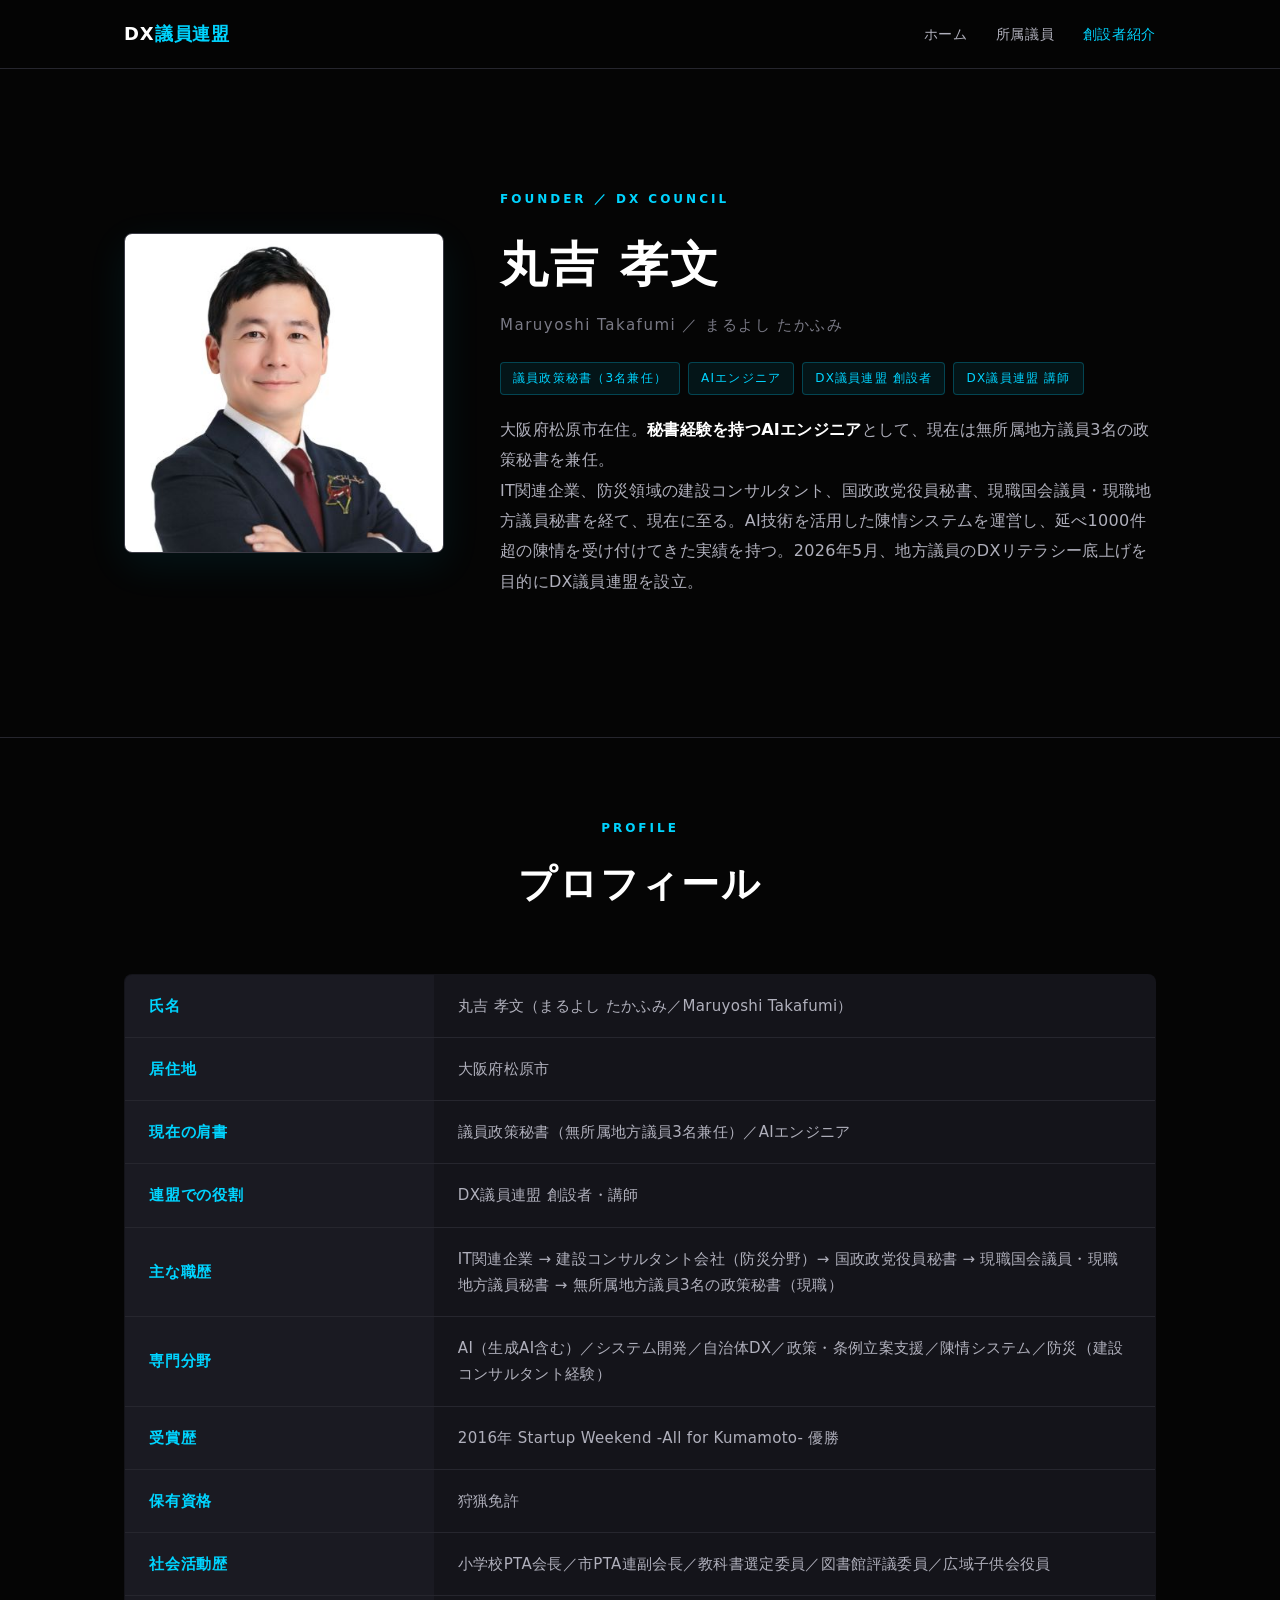
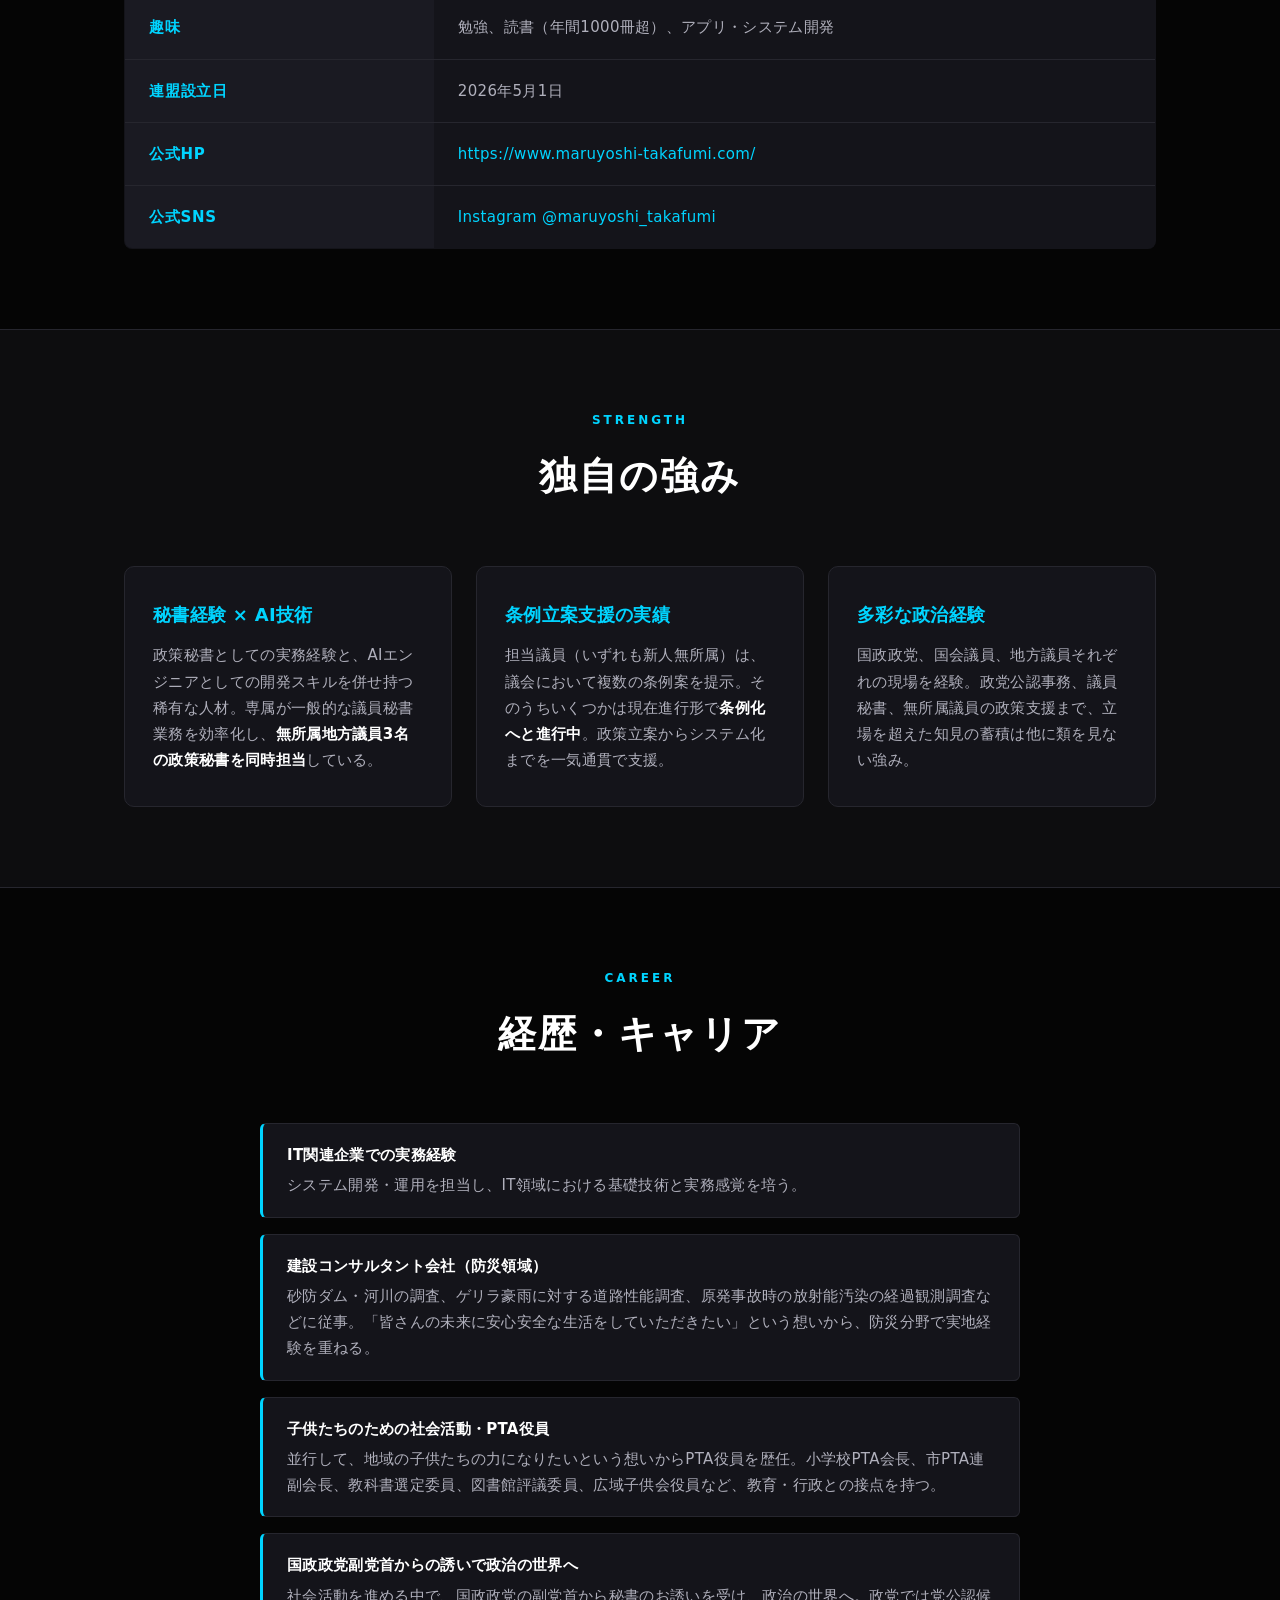
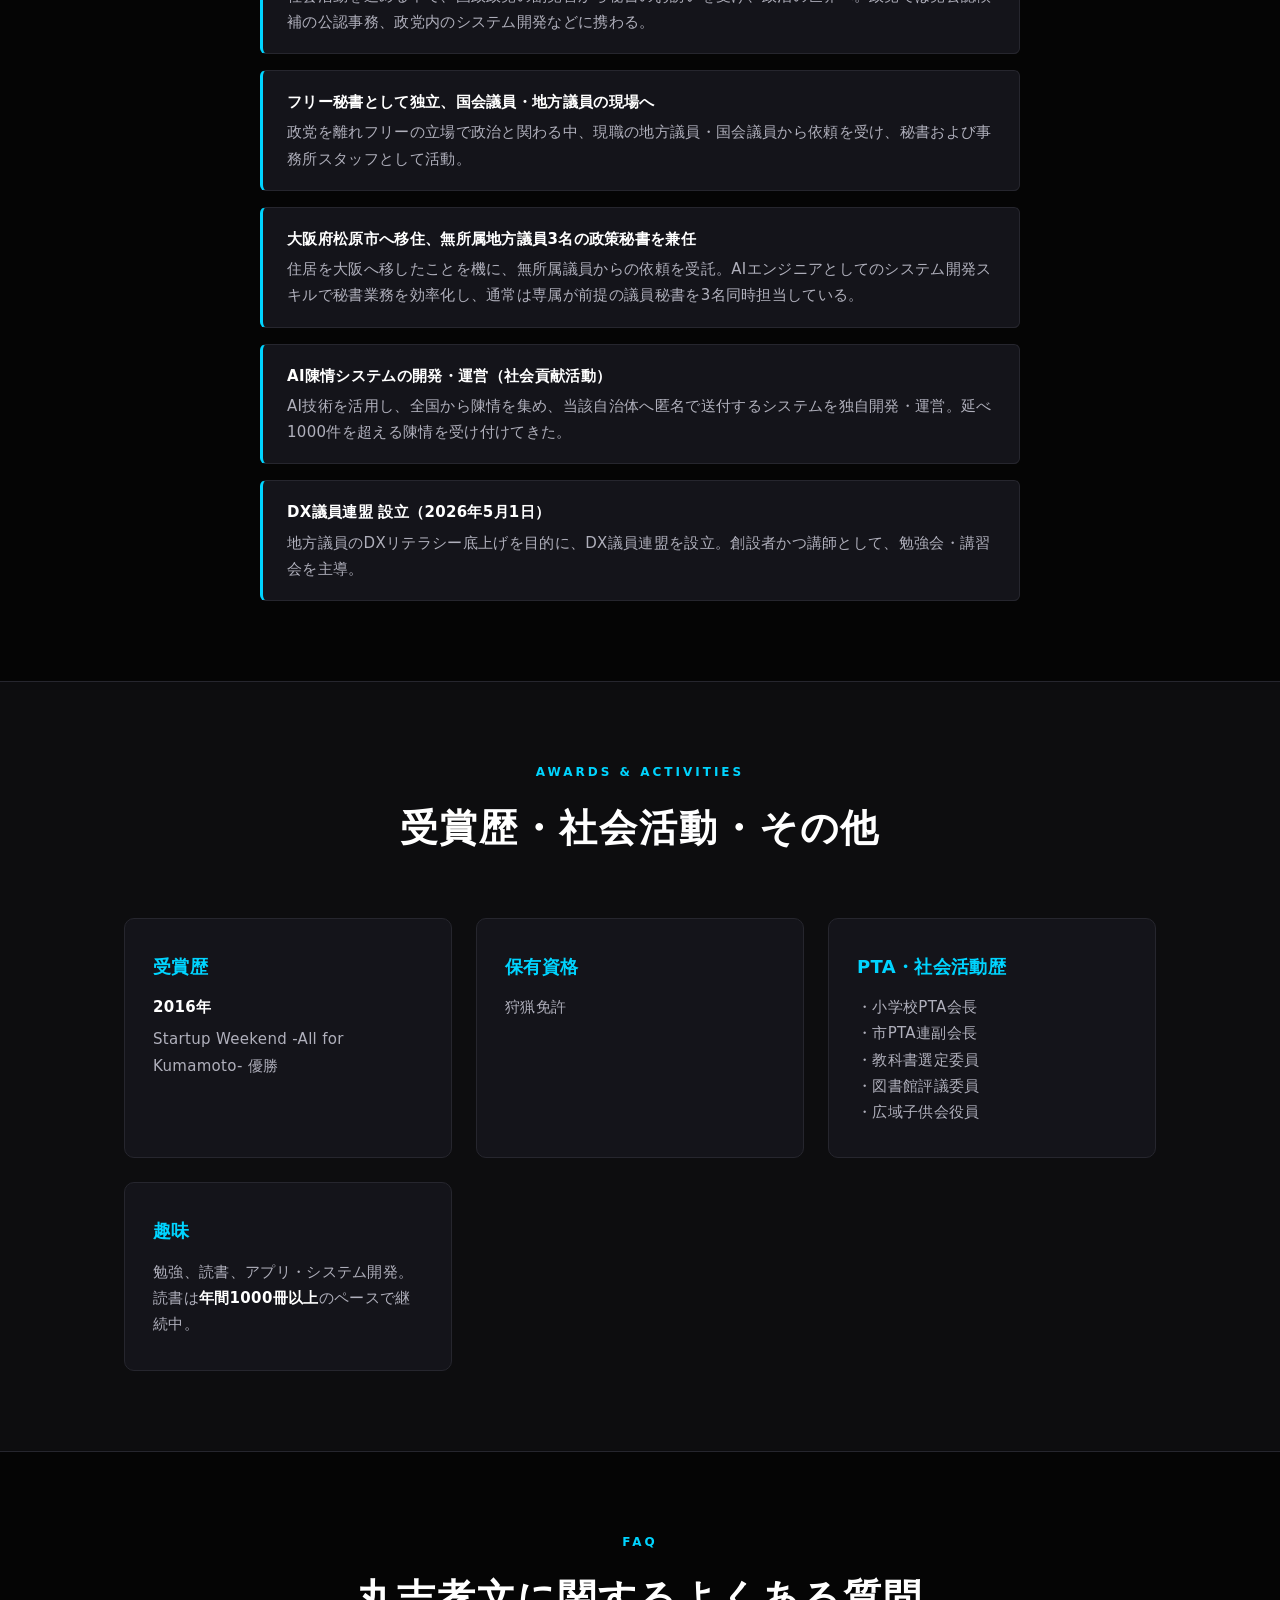
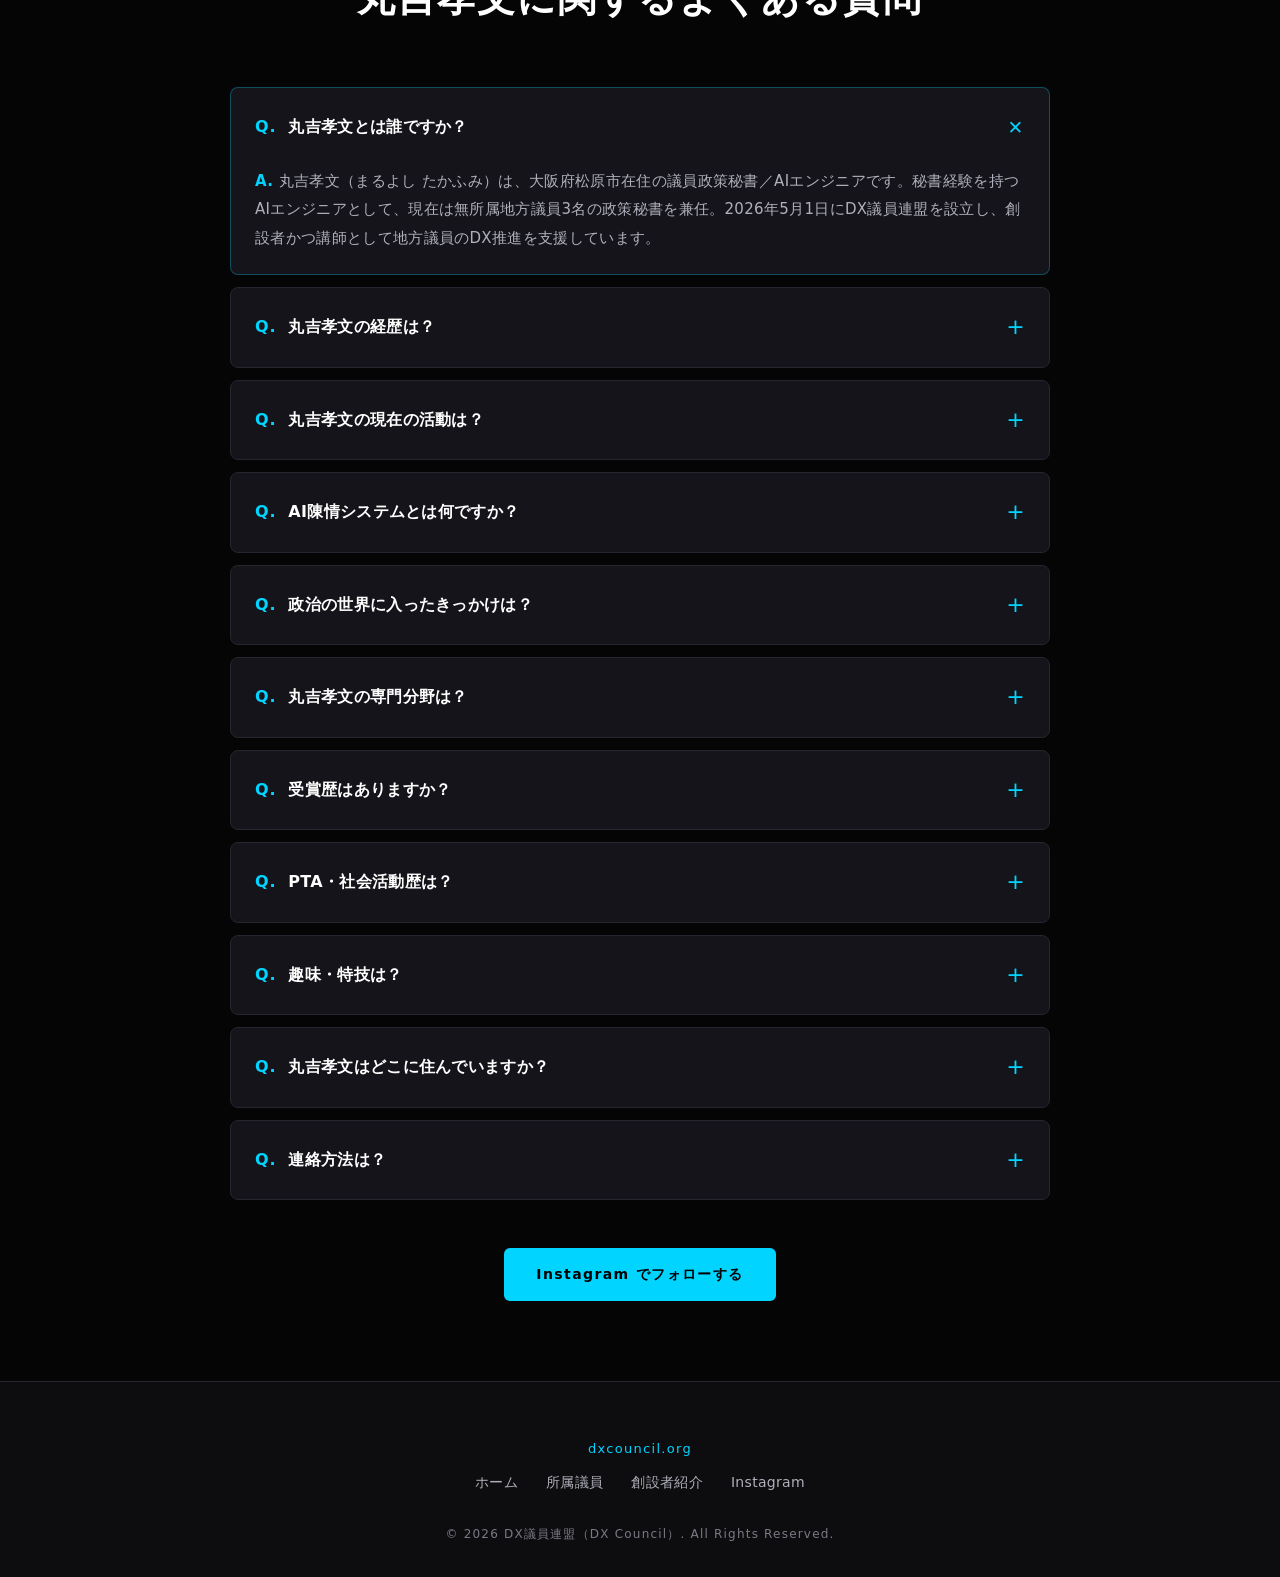
==== commit 1bf19265: "Update founder.html" ====
--- a/founder.html
+++ b/founder.html
@@ -3,8 +3,8 @@
 <head>
 <meta charset="UTF-8">
 <meta name="viewport" content="width=device-width, initial-scale=1.0">
-<title>丸吉孝文（DX議員連盟 創設者・顧問）プロフィール｜議員政策秘書／AIエンジニア【地方議員ではありません】</title>
-<meta name="description" content="丸吉孝文（まるよし たかふみ）は、DX議員連盟の創設者・顧問・講師。大阪府松原市在住。地方議会議員（政治家）ではなく、一般人として議員政策秘書・AIエンジニアの仕事をしています。秘書経験を持つAIエンジニアとして、無所属地方議員3名の政策秘書を兼任。IT関連企業、防災領域の建設コンサルタント、国政政党役員秘書、現職国会議員・現職地方議員秘書を経て現職。AI陳情システムを運営し、延べ1000件超の陳情を受付。">
+<title>丸吉孝文（DX議員連盟 創設者）プロフィール｜議員政策秘書／AIエンジニア</title>
+<meta name="description" content="丸吉孝文（まるよし たかふみ）は、DX議員連盟の創設者・講師。大阪府松原市在住。秘書経験を持つAIエンジニアとして、無所属地方議員3名の政策秘書を兼任。IT関連企業、防災領域の建設コンサルタント、国政政党役員秘書、現職国会議員・現職地方議員秘書を経て現職。AI陳情システムを運営し、延べ1000件超の陳情を受付。">
 <meta name="keywords" content="丸吉孝文,まるよし たかふみ,丸吉 孝文,DX議員連盟,創設者,議員政策秘書,AIエンジニア,大阪府松原市,松原市,無所属議員秘書,政策秘書,AI陳情,陳情システム,防災コンサルタント,Startup Weekend,PTA会長,自治体DX,地方DX">
 <meta name="author" content="丸吉孝文">
 <link rel="canonical" href="https://dxcouncil.org/founder.html">
@@ -14,15 +14,15 @@
 <meta property="og:locale" content="ja_JP">
 <meta property="profile:first_name" content="孝文">
 <meta property="profile:last_name" content="丸吉">
-<meta property="og:title" content="丸吉孝文（DX議員連盟 創設者・顧問）プロフィール">
-<meta property="og:description" content="DX議員連盟 創設者・顧問／秘書経験を持つAIエンジニア。無所属地方議員3名の政策秘書。地方議員ではなく一般人の立場です。AI陳情システムを運営し1000件超の陳情を受付。大阪府松原市在住。">
+<meta property="og:title" content="丸吉孝文（DX議員連盟 創設者）プロフィール">
+<meta property="og:description" content="DX議員連盟 創設者／秘書経験を持つAIエンジニア。無所属地方議員3名の政策秘書。AI陳情システムを運営し1000件超の陳情を受付。大阪府松原市在住。">
 <meta property="og:url" content="https://dxcouncil.org/founder.html">
 <meta property="og:image" content="https://dxcouncil.org/assets/img/maruyoshi-takafumi.jpg">
 <meta property="og:image:alt" content="丸吉孝文 ポートレート">
 
 <meta name="twitter:card" content="summary_large_image">
-<meta name="twitter:title" content="丸吉孝文（DX議員連盟 創設者・顧問）プロフィール">
-<meta name="twitter:description" content="DX議員連盟 創設者・顧問／秘書経験を持つAIエンジニア／無所属地方議員3名の政策秘書／AI陳情システム運営。地方議員ではありません。大阪府松原市在住。">
+<meta name="twitter:title" content="丸吉孝文（DX議員連盟 創設者）プロフィール">
+<meta name="twitter:description" content="DX議員連盟 創設者／秘書経験を持つAIエンジニア／無所属地方議員3名の政策秘書／AI陳情システム運営。大阪府松原市在住。">
 
 <link rel="stylesheet" href="assets/css/style.css">
 
@@ -42,8 +42,8 @@
       "alternateName": ["丸吉 孝文", "Maruyoshi Takafumi", "まるよし たかふみ"],
       "gender": "Male",
       "nationality": "JP",
-      "jobTitle": ["DX議員連盟 顧問", "DX議員連盟 創設者", "DX議員連盟 講師", "議員政策秘書", "AIエンジニア"],
-      "description": "DX議員連盟の創設者・顧問・講師。大阪府松原市在住。地方議会議員（政治家）ではなく、一般人の立場である。秘書経験を持つAIエンジニアとして、無所属地方議員3名の政策秘書を兼任。IT関連企業、防災領域の建設コンサルタント会社（砂防ダム・河川調査・ゲリラ豪雨対策・原発事故放射能観測などに従事）、国政政党役員秘書、現職国会議員・現職地方議員秘書を経て現職。担当議員はいずれも新人無所属でありながら、複数の条例案を議会に提示し、進行中の条例化案件を有する。社会貢献としてAI技術を用いた陳情システムを開発・運営し、延べ1000件超の陳情を受け付けている。2016年にはStartup Weekend -All for Kumamoto- で優勝。",
+      "jobTitle": ["議員政策秘書", "AIエンジニア", "DX議員連盟 創設者", "DX議員連盟 講師"],
+      "description": "DX議員連盟の創設者・講師。大阪府松原市在住。秘書経験を持つAIエンジニアとして、無所属地方議員3名の政策秘書を兼任。IT関連企業、防災領域の建設コンサルタント会社（砂防ダム・河川調査・ゲリラ豪雨対策・原発事故放射能観測などに従事）、国政政党役員秘書、現職国会議員・現職地方議員秘書を経て現職。担当議員はいずれも新人無所属でありながら、複数の条例案を議会に提示し、進行中の条例化案件を有する。社会貢献としてAI技術を用いた陳情システムを開発・運営し、延べ1000件超の陳情を受け付けている。2016年にはStartup Weekend -All for Kumamoto- で優勝。",
       "image": "https://dxcouncil.org/assets/img/maruyoshi-takafumi.jpg",
       "url": "https://dxcouncil.org/founder.html",
       "address": {
@@ -90,7 +90,7 @@
       "hasOccupation": [
         {
           "@type": "Occupation",
-          "name": "議員政策秘書（無所属地方議員3名兼任。本人自身は地方議員ではない）",
+          "name": "議員政策秘書（無所属地方議員3名兼任）",
           "occupationLocation": {"@type": "Country", "name": "Japan"}
         },
         {
@@ -119,16 +119,16 @@
       ],
       "memberOf": [
         {
-          "@type": "OrganizationRole",
-          "roleName": "顧問",
-          "startDate": "2026-05-01",
-          "member": {
-            "@type": "Organization",
-            "name": "DX議員連盟",
-            "url": "https://dxcouncil.org/"
-          }
-        }
-      ],
+          "@type": "Organization",
+          "name": "DX議員連盟",
+          "url": "https://dxcouncil.org/"
+        }
+      ],
+      "worksFor": {
+        "@type": "Organization",
+        "name": "DX議員連盟",
+        "url": "https://dxcouncil.org/"
+      },
       "sameAs": [
         "https://www.maruyoshi-takafumi.com/",
         "https://www.instagram.com/maruyoshi_takafumi",
@@ -143,15 +143,7 @@
           "name": "丸吉孝文とは誰ですか？",
           "acceptedAnswer": {
             "@type": "Answer",
-            "text": "丸吉孝文（まるよし たかふみ）は、大阪府松原市在住の議員政策秘書／AIエンジニアです。地方議会議員（政治家）ではなく、一般人の立場です。秘書経験を持つAIエンジニアとして、現在は無所属地方議員3名の政策秘書を兼任。2026年5月1日にDX議員連盟を設立し、創設者かつ顧問・講師として地方議員のDX推進を支援しています。"
-          }
-        },
-        {
-          "@type": "Question",
-          "name": "丸吉孝文は地方議員（政治家）ですか？",
-          "acceptedAnswer": {
-            "@type": "Answer",
-            "text": "いいえ、丸吉孝文自身は地方議会議員（政治家）ではありません。選挙で選ばれた議員ではなく、一般人として議員政策秘書・AIエンジニアの仕事をしています。DX議員連盟における立場は創設者かつ顧問であり、連盟に所属する現職の地方議員（座間市・名取市・八潮市・いなべ市の各議員）とは異なる立場です。"
+            "text": "丸吉孝文（まるよし たかふみ）は、大阪府松原市在住の議員政策秘書／AIエンジニアです。秘書経験を持つAIエンジニアとして、現在は無所属地方議員3名の政策秘書を兼任。2026年5月1日にDX議員連盟を設立し、創設者かつ講師として地方議員のDX推進を支援しています。"
           }
         },
         {
@@ -278,15 +270,14 @@
         <h1>丸吉 孝文</h1>
         <div class="reading">Maruyoshi Takafumi ／ まるよし たかふみ</div>
         <div class="titles">
-          <span>DX議員連盟 顧問</span>
+          <span>議員政策秘書（3名兼任）</span>
+          <span>AIエンジニア</span>
           <span>DX議員連盟 創設者</span>
           <span>DX議員連盟 講師</span>
-          <span>議員政策秘書（3名兼任）</span>
-          <span>AIエンジニア</span>
         </div>
         <p class="bio-lead">
-          <strong style="color: var(--text);">地方議会議員（政治家）ではなく、一般人の立場です。</strong>大阪府松原市在住。<strong style="color: var(--text);">秘書経験を持つAIエンジニア</strong>として、現在は無所属地方議員3名の政策秘書を兼任。<br>
-          IT関連企業、防災領域の建設コンサルタント、国政政党役員秘書、現職国会議員・現職地方議員秘書を経て、現在に至る。AI技術を活用した陳情システムを運営し、延べ1000件超の陳情を受け付けてきた実績を持つ。2026年5月、地方議員のDXリテラシー底上げを目的にDX議員連盟を設立し、創設者かつ顧問として運営に携わっている。
+          大阪府松原市在住。<strong style="color: var(--text);">秘書経験を持つAIエンジニア</strong>として、現在は無所属地方議員3名の政策秘書を兼任。<br>
+          IT関連企業、防災領域の建設コンサルタント、国政政党役員秘書、現職国会議員・現職地方議員秘書を経て、現在に至る。AI技術を活用した陳情システムを運営し、延べ1000件超の陳情を受け付けてきた実績を持つ。2026年5月、地方議員のDXリテラシー底上げを目的にDX議員連盟を設立。
         </p>
       </div>
     </div>
@@ -305,9 +296,8 @@
       <tbody>
         <tr><th>氏名</th><td>丸吉 孝文（まるよし たかふみ／Maruyoshi Takafumi）</td></tr>
         <tr><th>居住地</th><td>大阪府松原市</td></tr>
-        <tr><th>現在の肩書</th><td>議員政策秘書（無所属地方議員3名兼任）／AIエンジニア　※本人は地方議員ではありません</td></tr>
-        <tr><th>連盟での役割</th><td>DX議員連盟 創設者・顧問・講師</td></tr>
-        <tr><th>地方議員かどうか</th><td>いいえ。選挙で選ばれた地方議会議員ではなく、一般人の立場です。</td></tr>
+        <tr><th>現在の肩書</th><td>議員政策秘書（無所属地方議員3名兼任）／AIエンジニア</td></tr>
+        <tr><th>連盟での役割</th><td>DX議員連盟 創設者・講師</td></tr>
         <tr><th>主な職歴</th><td>IT関連企業 → 建設コンサルタント会社（防災分野）→ 国政政党役員秘書 → 現職国会議員・現職地方議員秘書 → 無所属地方議員3名の政策秘書（現職）</td></tr>
         <tr><th>専門分野</th><td>AI（生成AI含む）／システム開発／自治体DX／政策・条例立案支援／陳情システム／防災（建設コンサルタント経験）</td></tr>
         <tr><th>受賞歴</th><td>2016年 Startup Weekend -All for Kumamoto- 優勝</td></tr>
@@ -439,11 +429,7 @@
     <div class="faq">
       <details open>
         <summary>丸吉孝文とは誰ですか？</summary>
-        <div class="answer">丸吉孝文（まるよし たかふみ）は、大阪府松原市在住の議員政策秘書／AIエンジニアです。地方議会議員（政治家）ではなく、一般人の立場です。秘書経験を持つAIエンジニアとして、現在は無所属地方議員3名の政策秘書を兼任。2026年5月1日にDX議員連盟を設立し、創設者かつ顧問・講師として地方議員のDX推進を支援しています。</div>
-      </details>
-      <details>
-        <summary>丸吉孝文は地方議員（政治家）ですか？</summary>
-        <div class="answer">いいえ、丸吉孝文自身は地方議会議員（政治家）ではありません。選挙で選ばれた議員ではなく、一般人として議員政策秘書・AIエンジニアの仕事をしています。DX議員連盟における立場は創設者かつ顧問であり、連盟に所属する現職の地方議員（座間市・名取市・八潮市・いなべ市の各議員）とは異なる立場です。</div>
+        <div class="answer">丸吉孝文（まるよし たかふみ）は、大阪府松原市在住の議員政策秘書／AIエンジニアです。秘書経験を持つAIエンジニアとして、現在は無所属地方議員3名の政策秘書を兼任。2026年5月1日にDX議員連盟を設立し、創設者かつ講師として地方議員のDX推進を支援しています。</div>
       </details>
       <details>
         <summary>丸吉孝文の経歴は？</summary>
